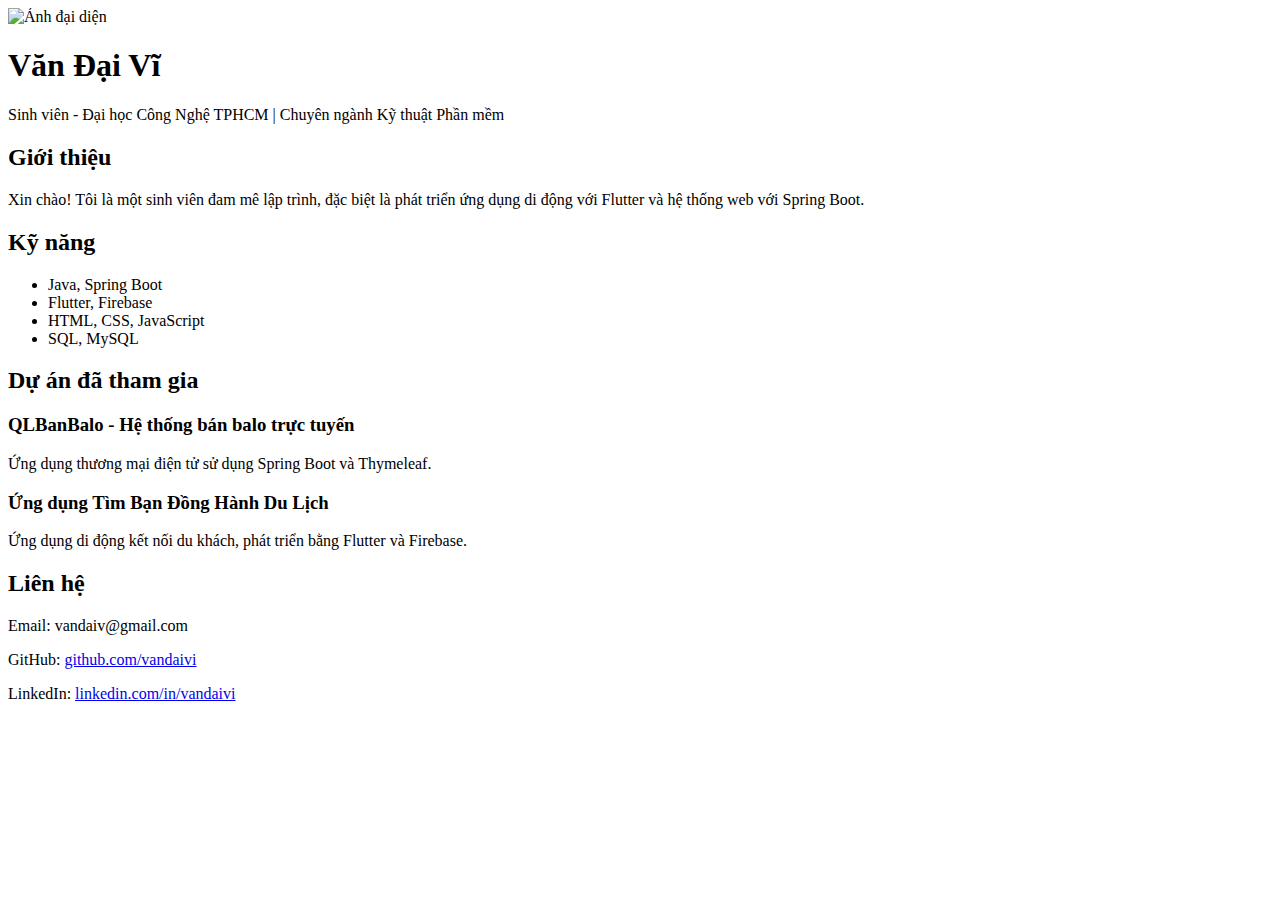
==== index.html @ 7c9eb4b1 "Push lan 1" ====
<!DOCTYPE html>
<html lang="vi">
<head>
    <meta charset="UTF-8">
    <meta name="viewport" content="width=device-width, initial-scale=1.0">
    <title>Văn Đại Vĩ - Trang Cá Nhân</title>
    <link rel="stylesheet" href="style.css">
</head>
<body>
    <div class="container">
        <header>
            <img src="profile.jpg" alt="Ảnh đại diện" class="avatar">
            <h1>Văn Đại Vĩ</h1>
            <p>Sinh viên - Đại học Công Nghệ TPHCM | Chuyên ngành Kỹ thuật Phần mềm</p>
        </header>
        <section class="about">
            <h2>Giới thiệu</h2>
            <p>Xin chào! Tôi là một sinh viên đam mê lập trình, đặc biệt là phát triển ứng dụng di động với Flutter và hệ thống web với Spring Boot.</p>
        </section>
        <section class="skills">
            <h2>Kỹ năng</h2>
            <ul>
                <li>Java, Spring Boot</li>
                <li>Flutter, Firebase</li>
                <li>HTML, CSS, JavaScript</li>
                <li>SQL, MySQL</li>
            </ul>
        </section>
        <section class="projects">
            <h2>Dự án đã tham gia</h2>
            <div class="project">
                <h3>QLBanBalo - Hệ thống bán balo trực tuyến</h3>
                <p>Ứng dụng thương mại điện tử sử dụng Spring Boot và Thymeleaf.</p>
            </div>
            <div class="project">
                <h3>Ứng dụng Tìm Bạn Đồng Hành Du Lịch</h3>
                <p>Ứng dụng di động kết nối du khách, phát triển bằng Flutter và Firebase.</p>
            </div>
        </section>
        <section class="contact">
            <h2>Liên hệ</h2>
            <p>Email: vandaiv@gmail.com</p>
            <p>GitHub: <a href="https://github.com/vandaivi" target="_blank">github.com/vandaivi</a></p>
            <p>LinkedIn: <a href="https://linkedin.com/in/vandaivi" target="_blank">linkedin.com/in/vandaivi</a></p>
        </section>
    </div>
</body>
</html>
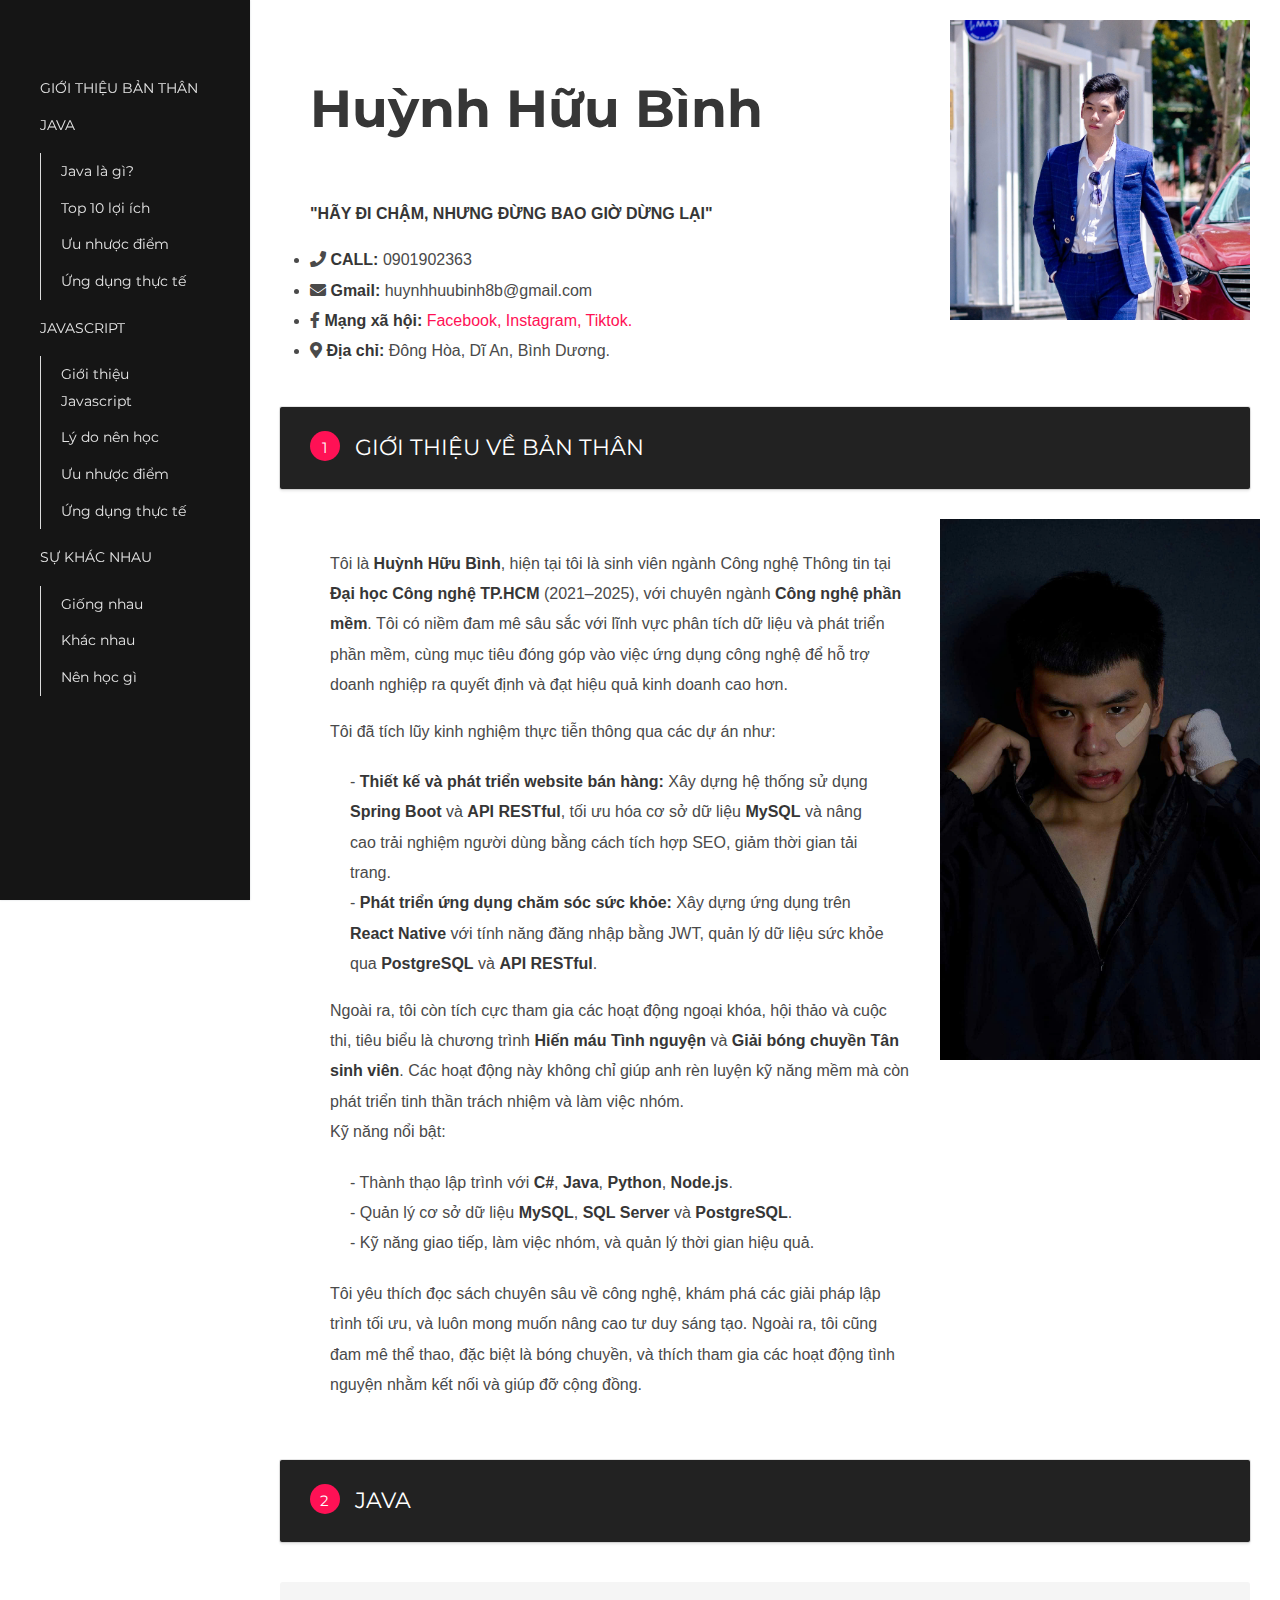
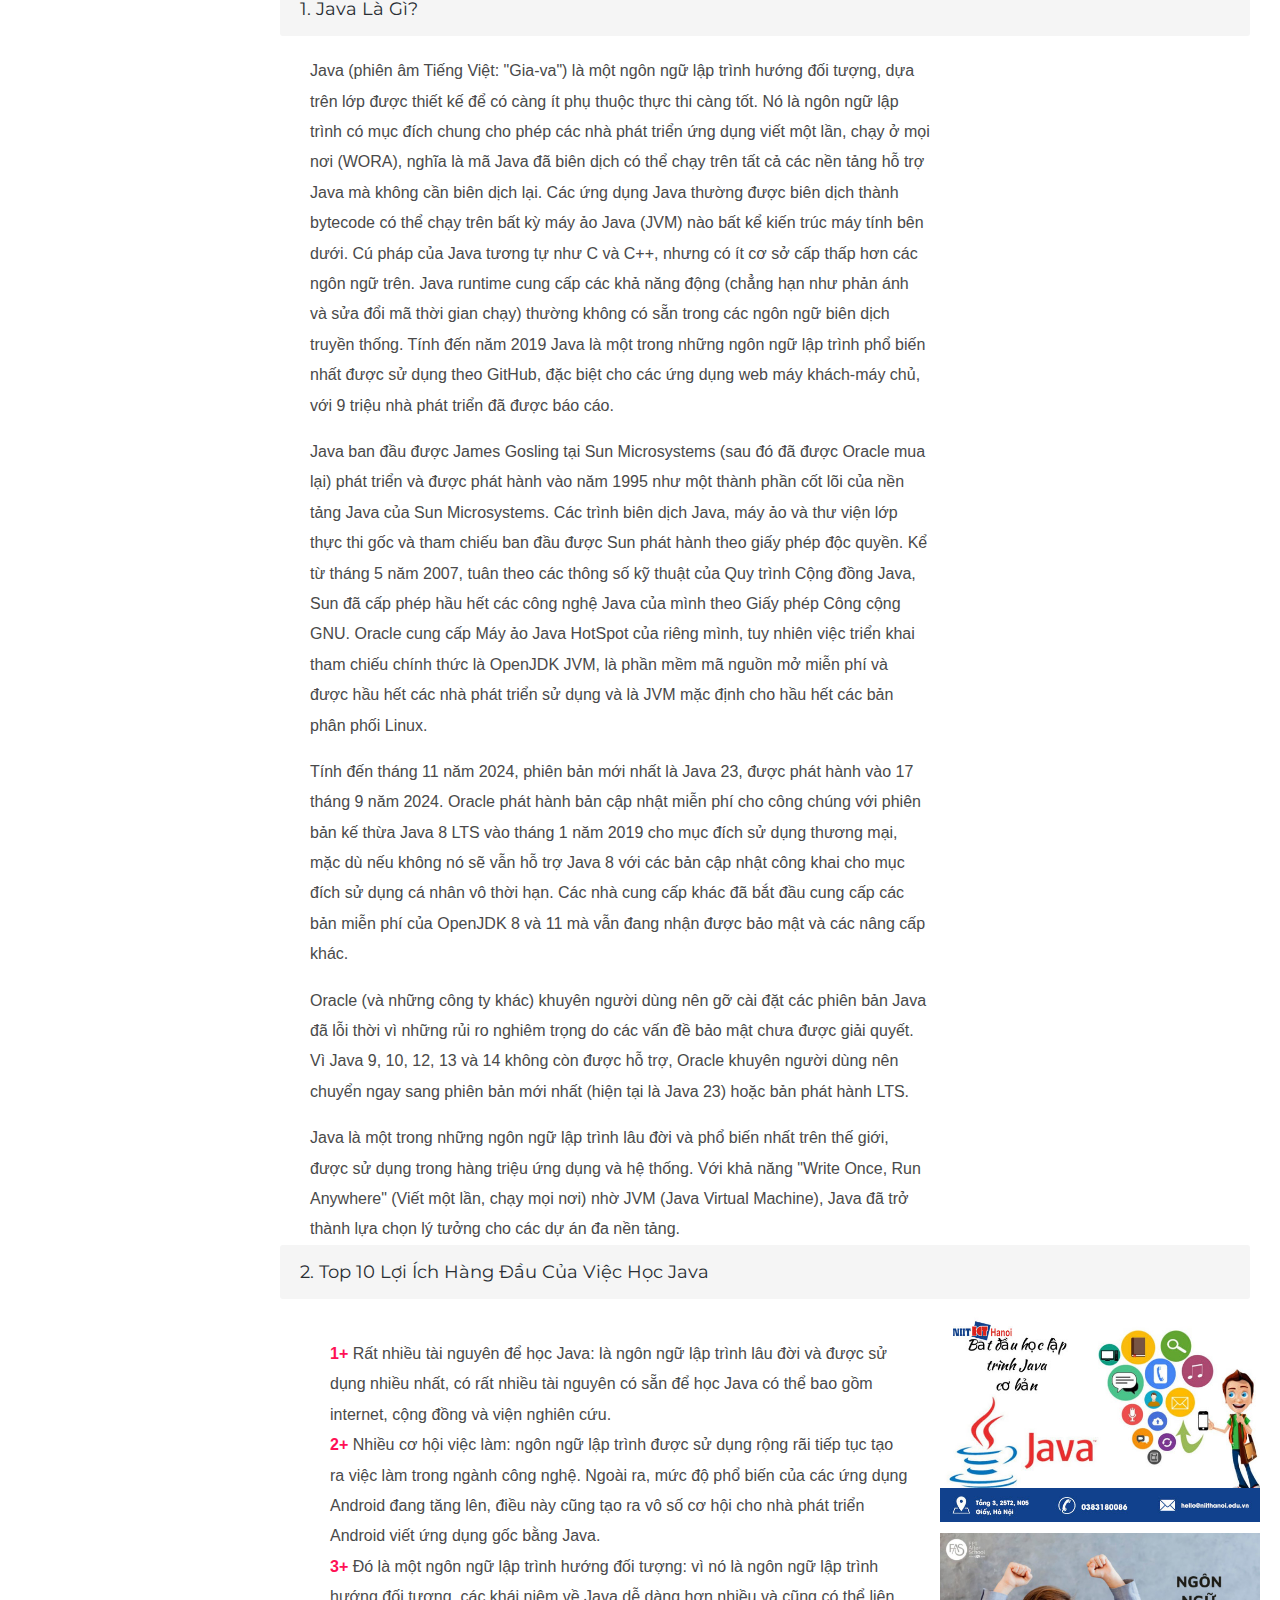
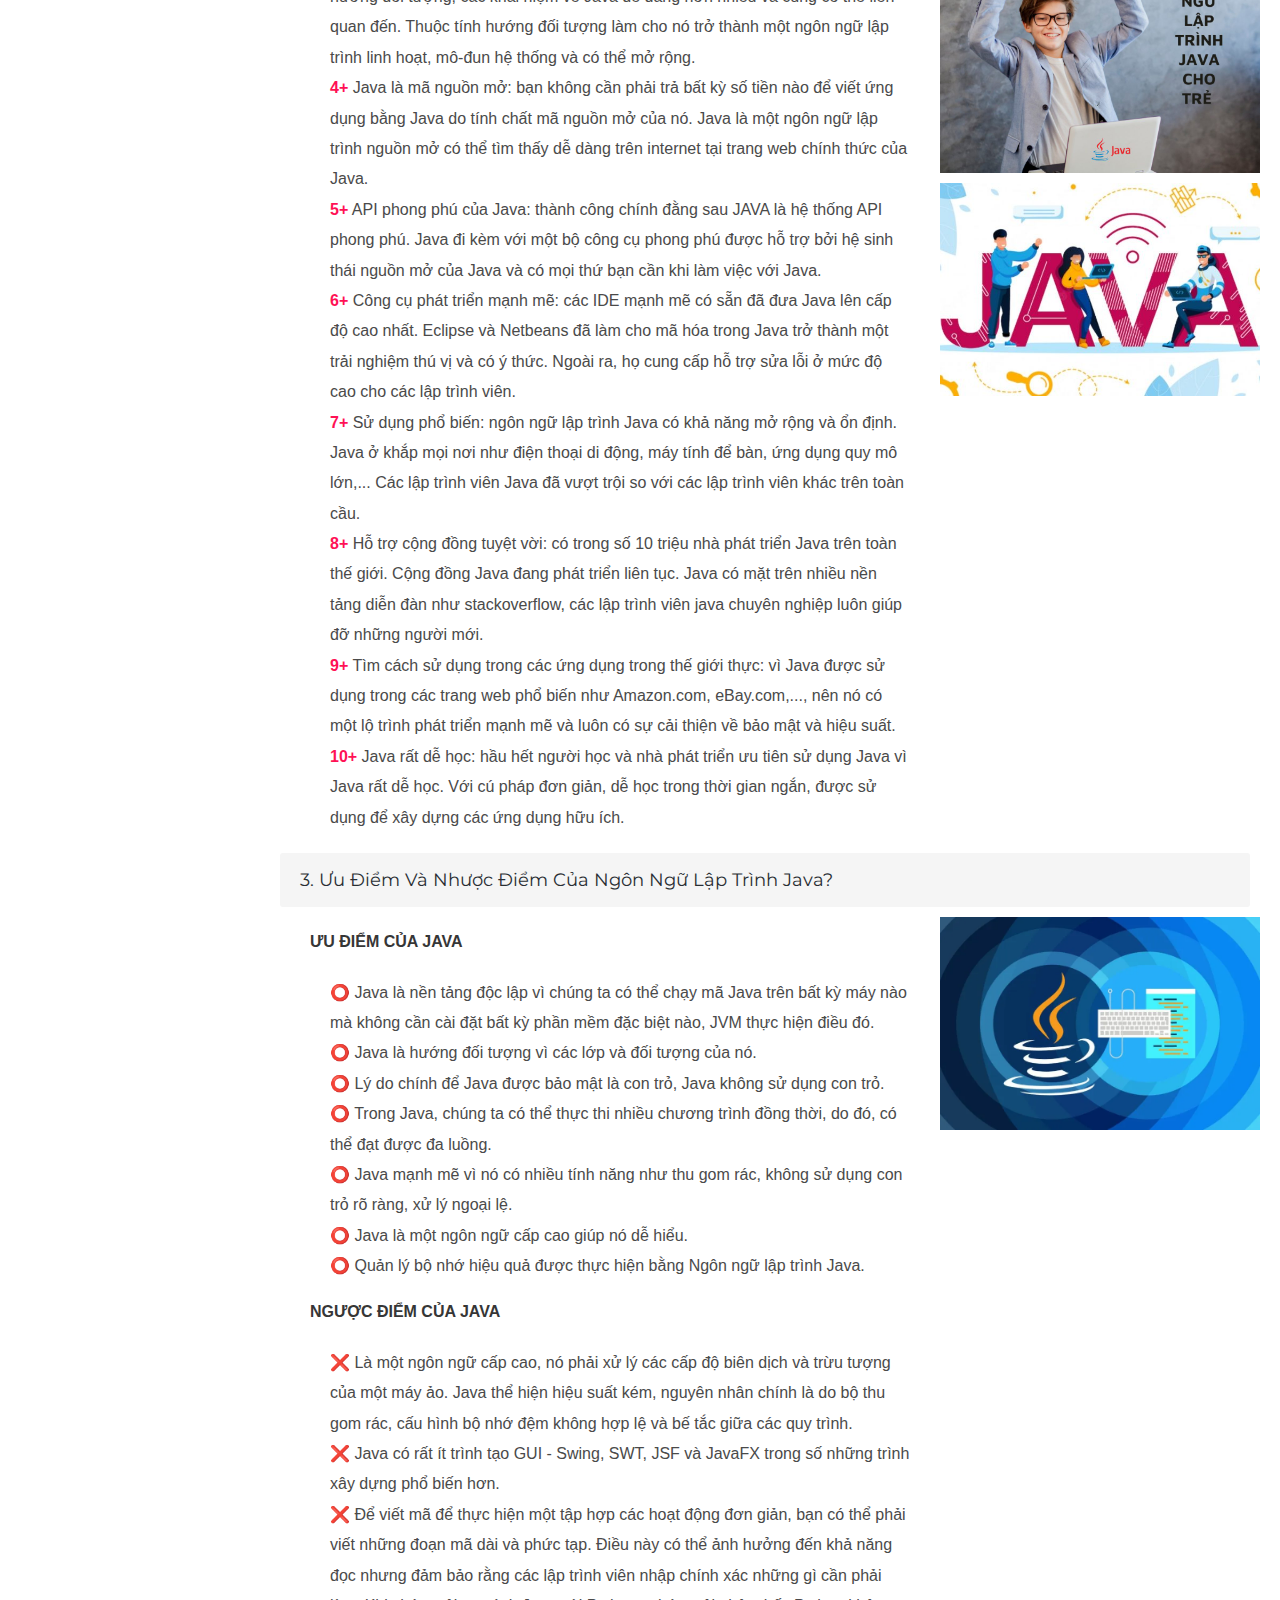
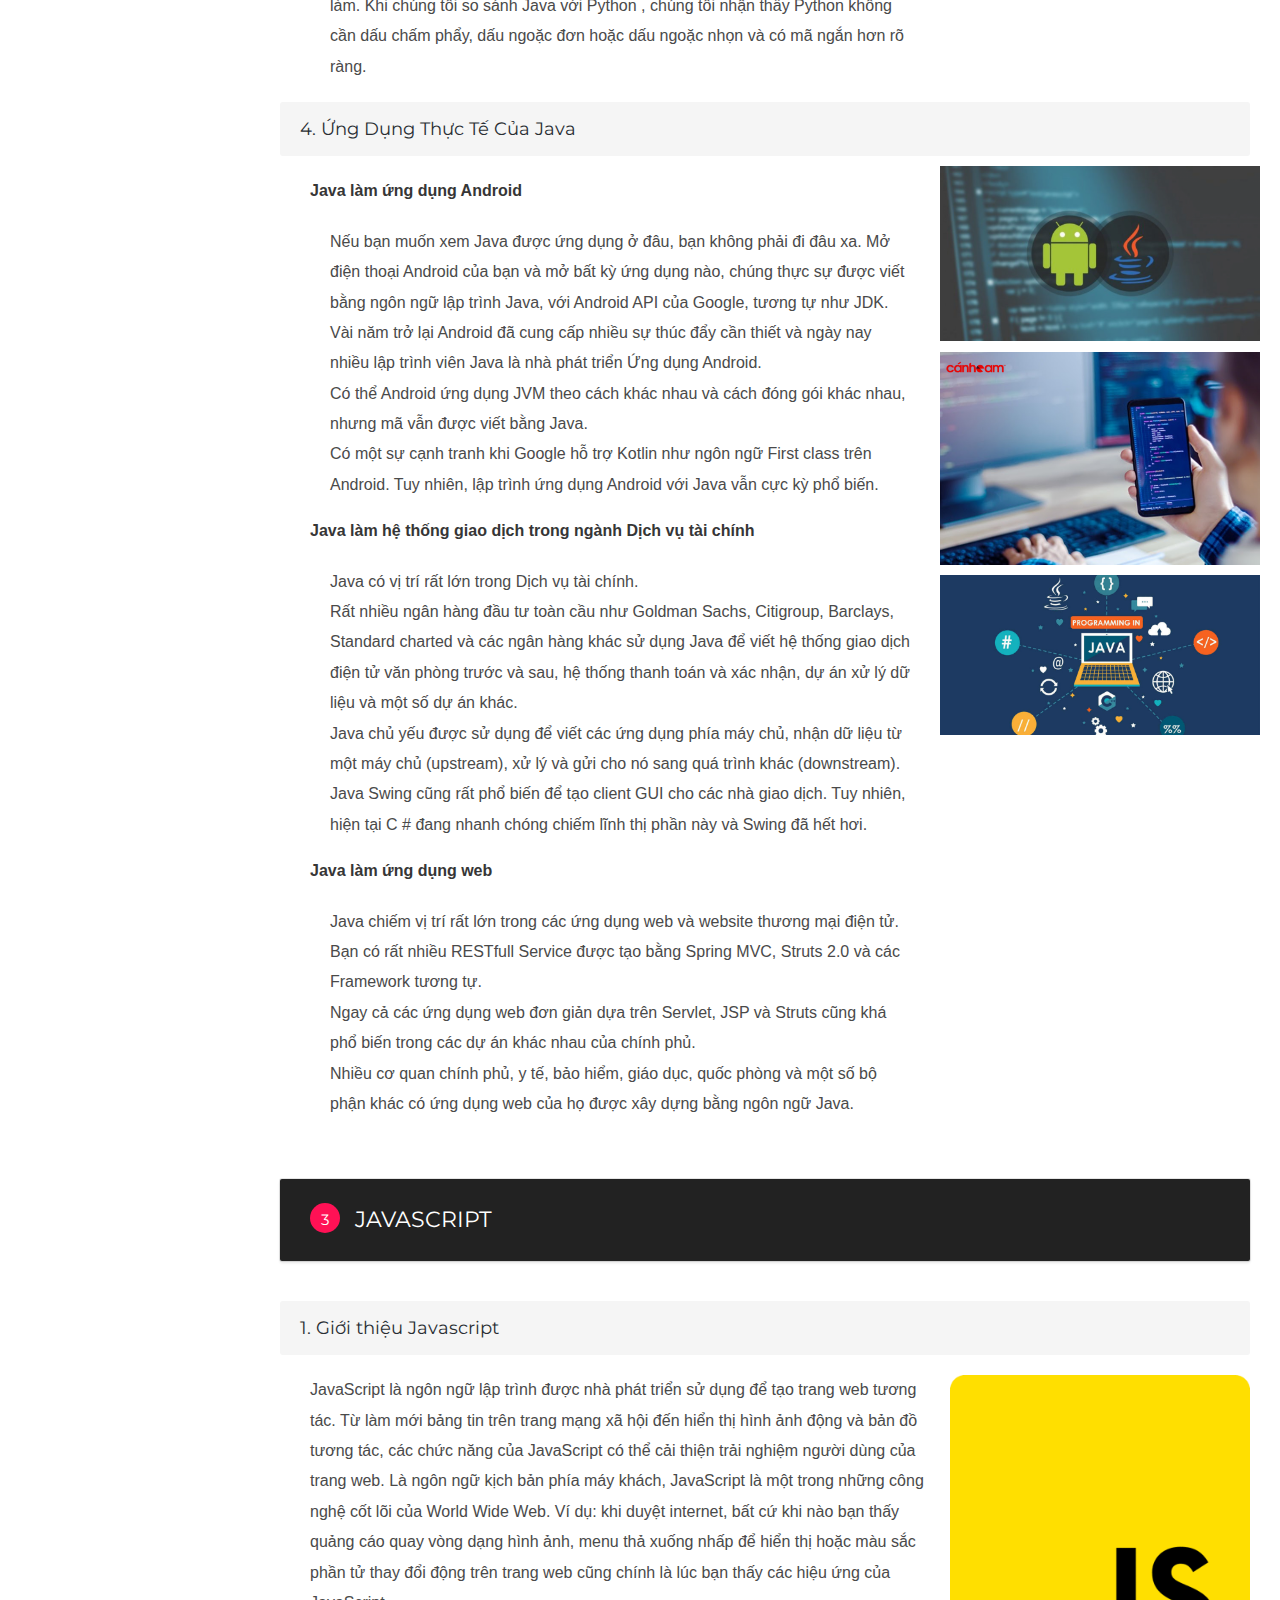
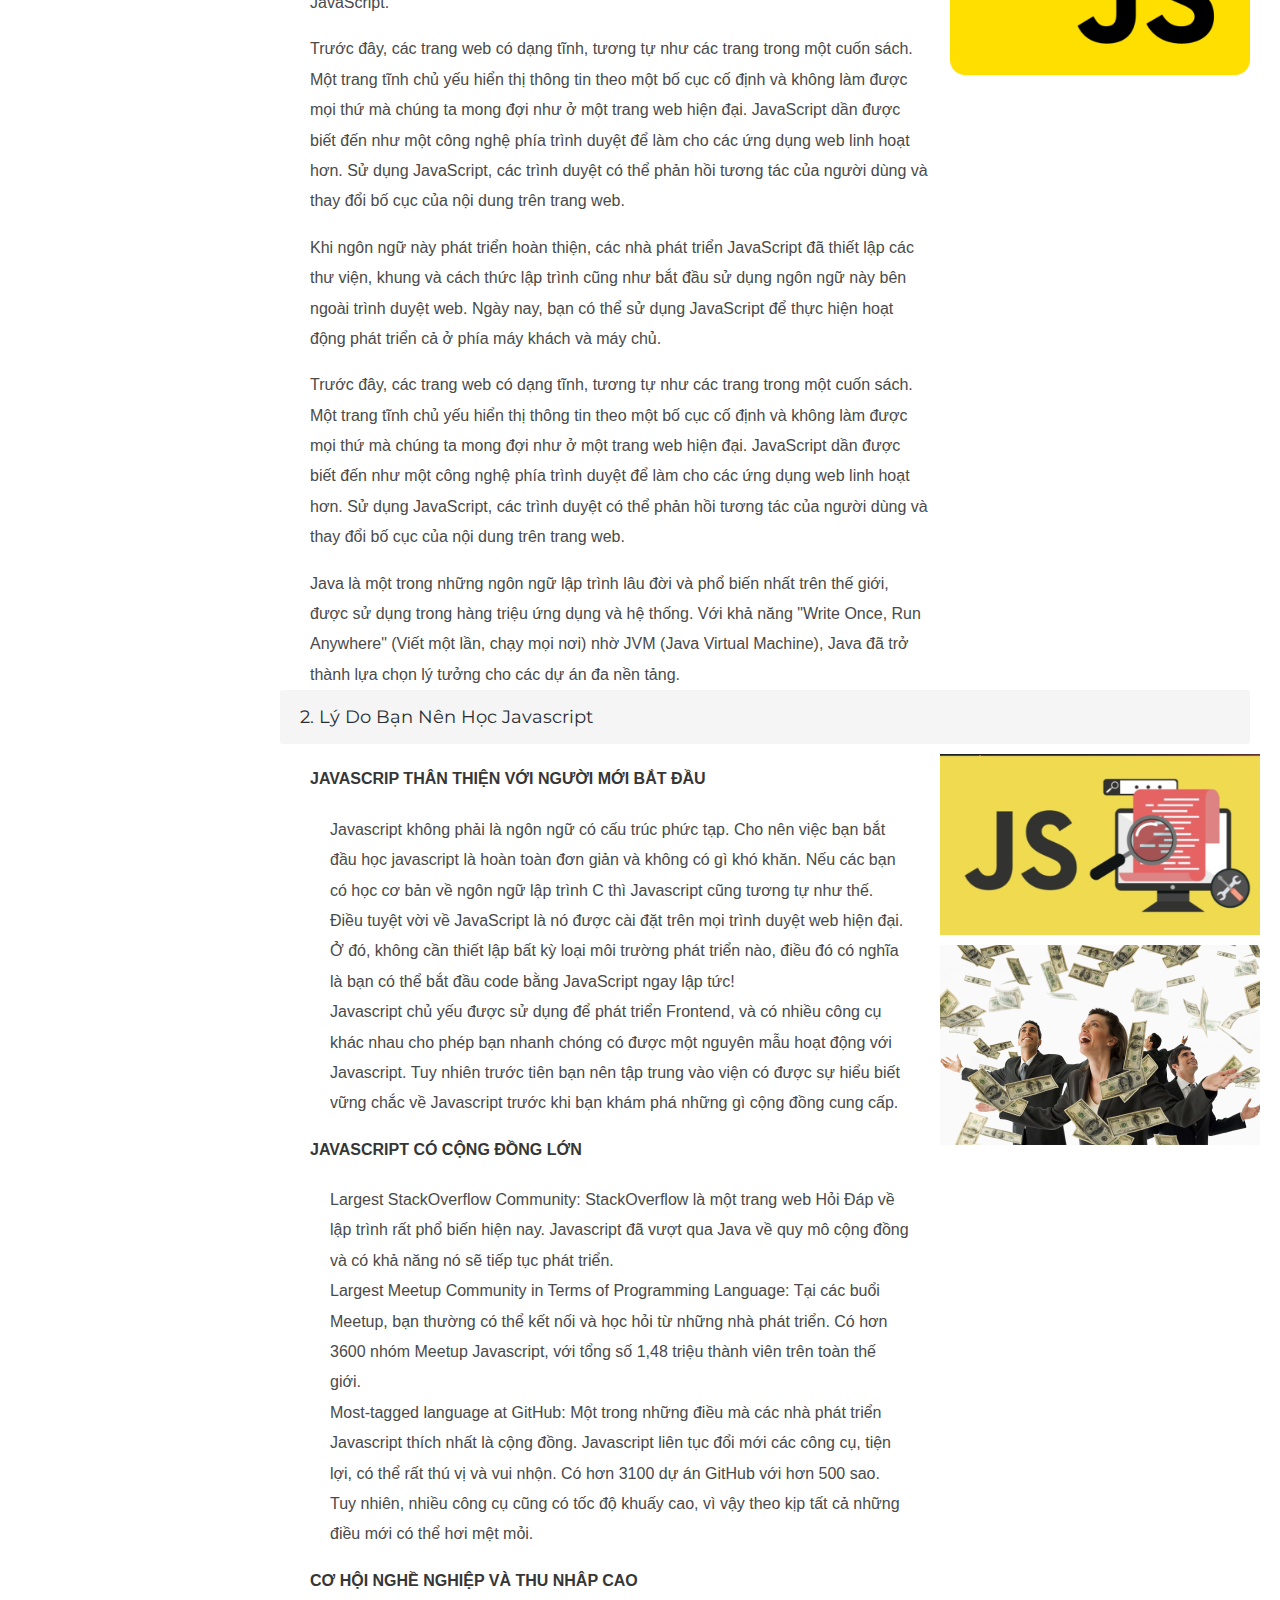
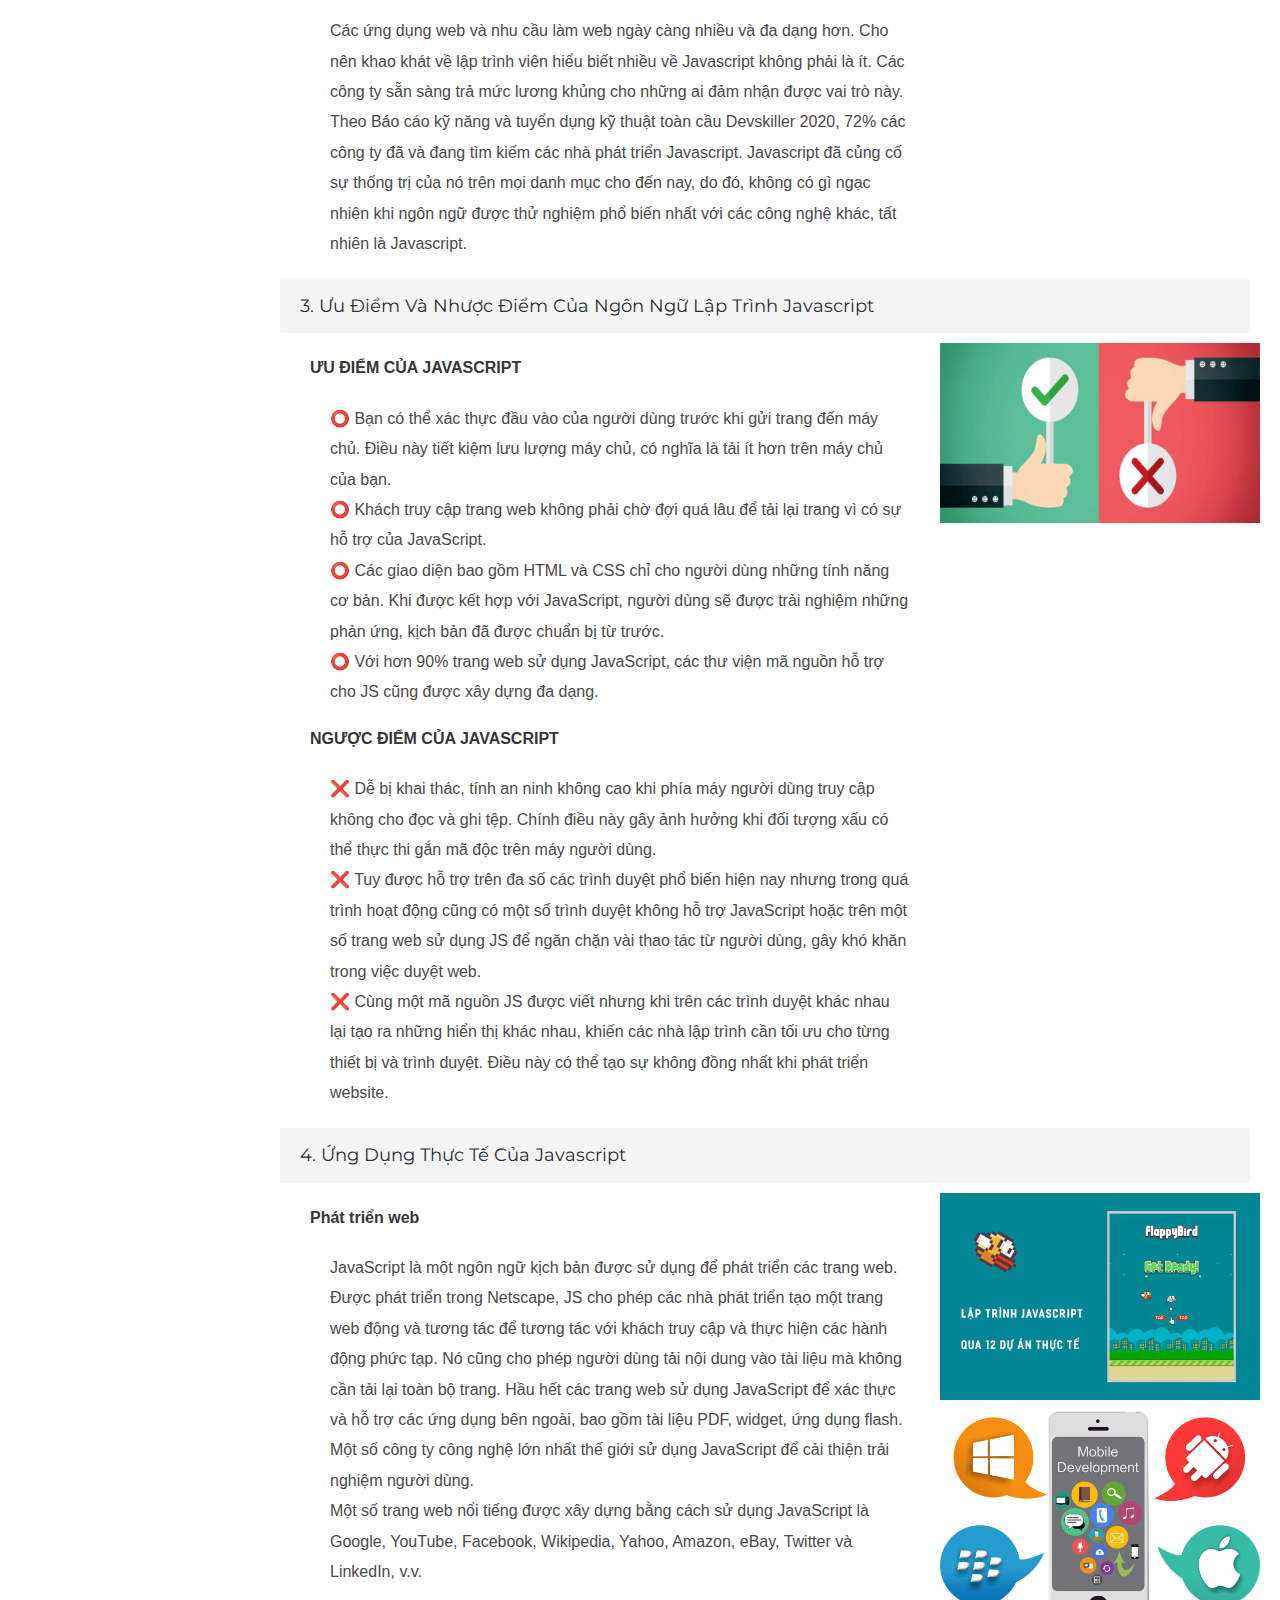
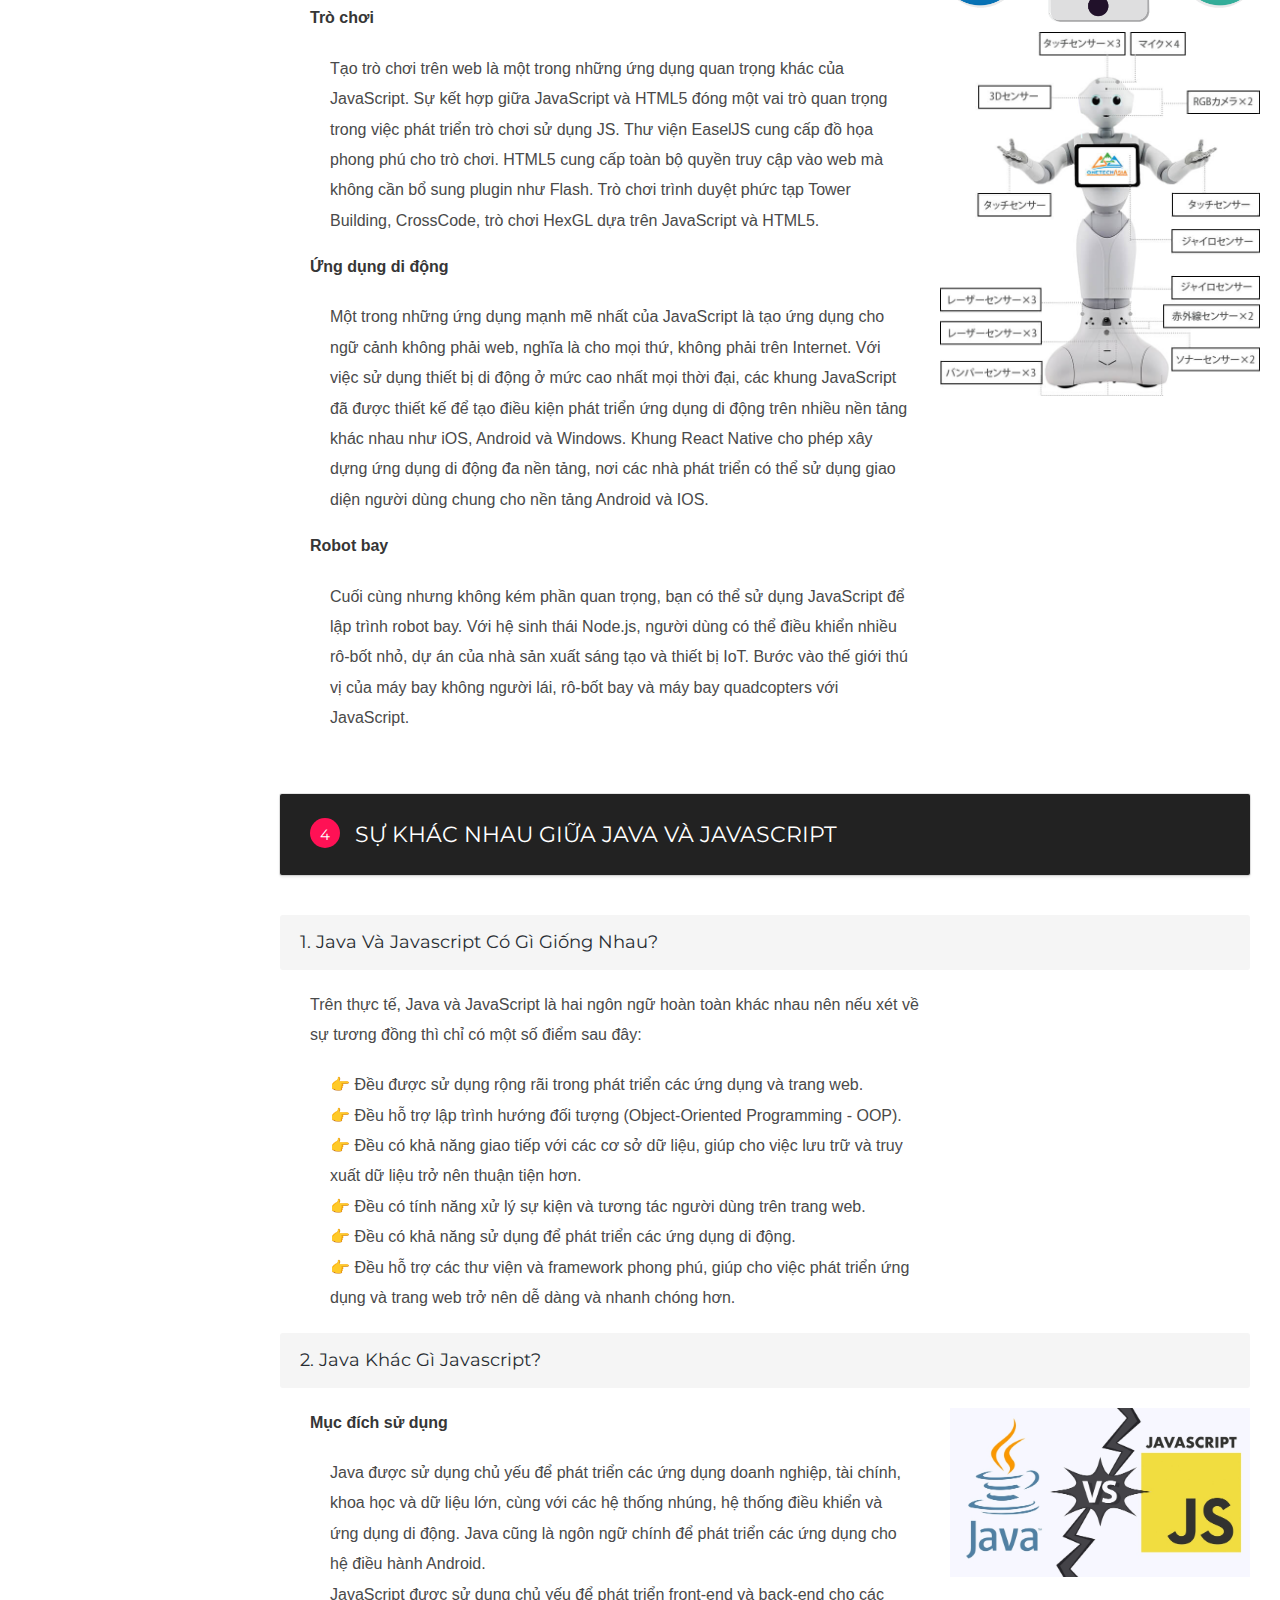
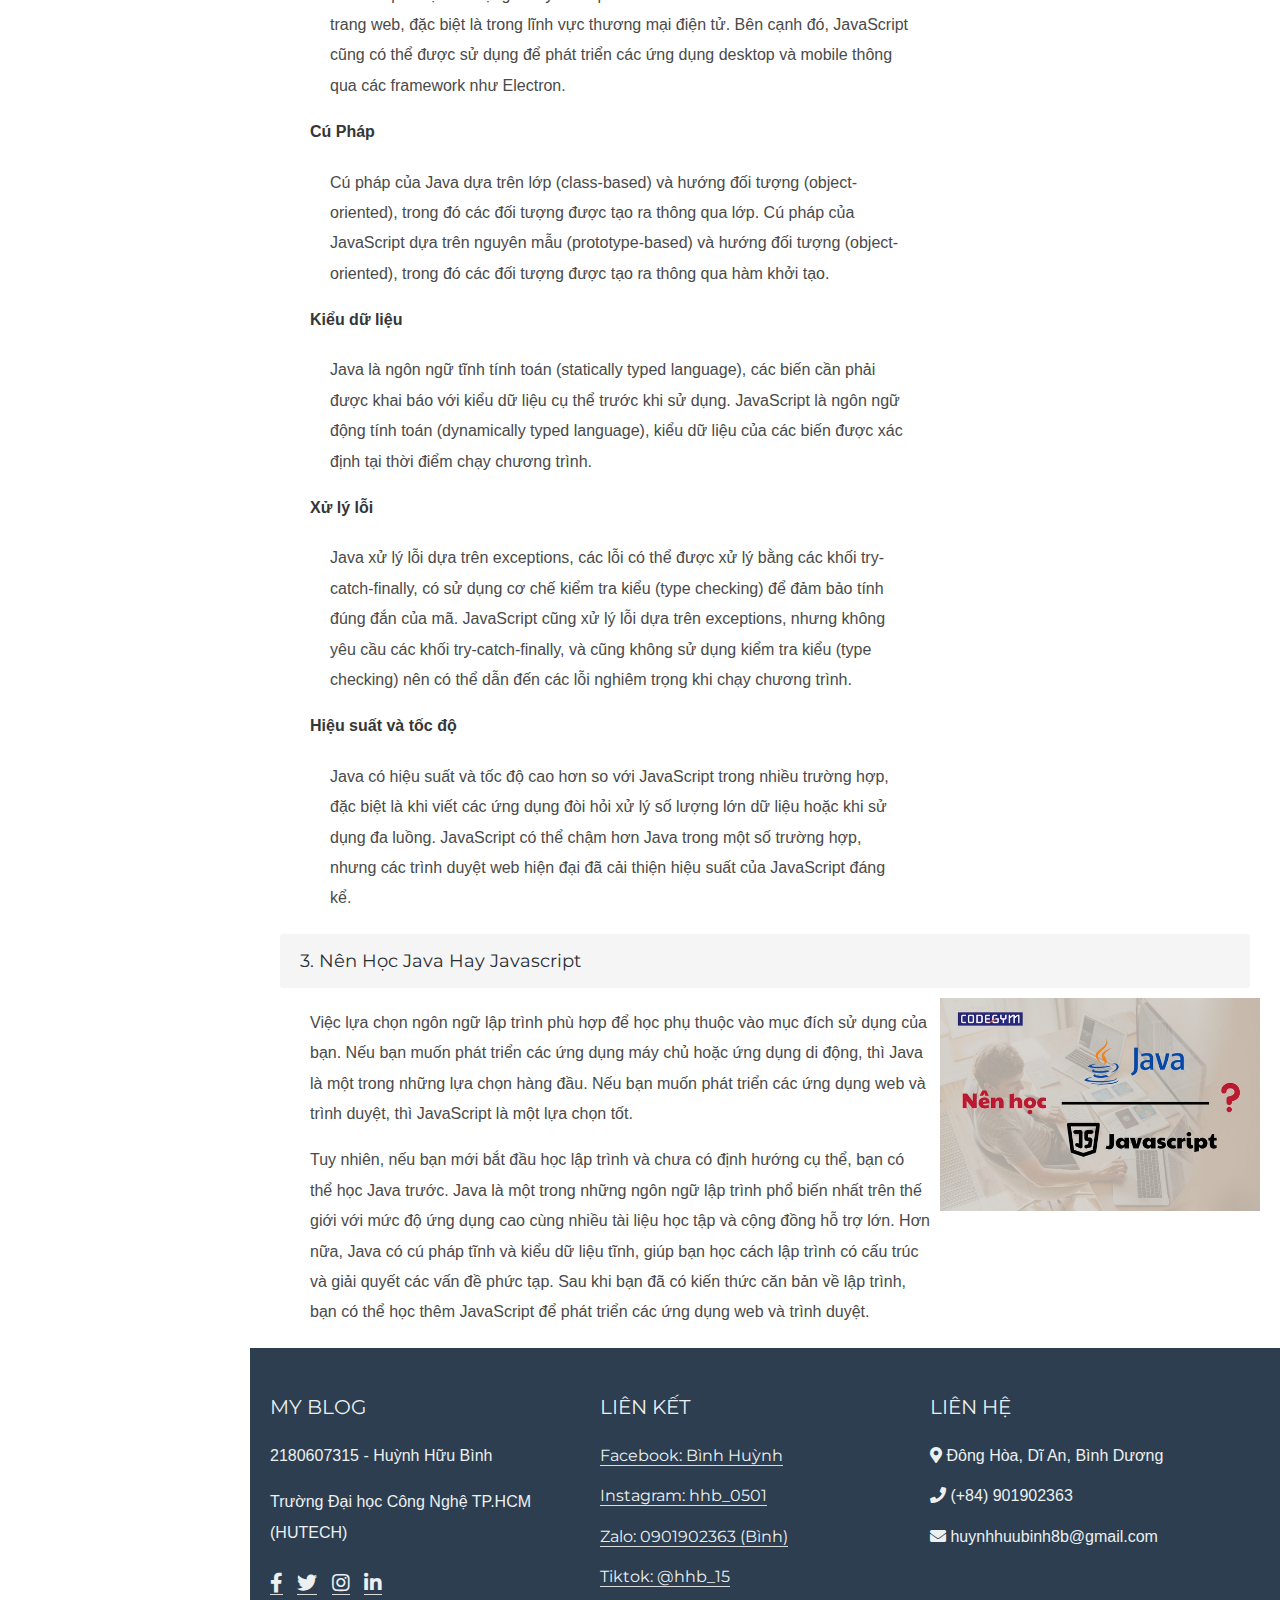
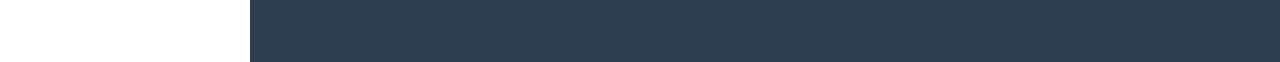
==== commit 49a22876: "Gioithieu" ====
--- a/index.html
+++ b/index.html
@@ -1,48 +1,494 @@
-<!DOCTYPE html>
-<html lang="vi">
-<head>
-    <meta charset="UTF-8">
-    <meta name="viewport" content="width=device-width, initial-scale=1.0">
-    <title>Văn Đại Vĩ - Trang Cá Nhân</title>
-    <link rel="stylesheet" href="style.css">
-</head>
-<body>
-    <div class="container">
-        <header>
-            <img src="profile.jpg" alt="Ảnh đại diện" class="avatar">
-            <h1>Văn Đại Vĩ</h1>
-            <p>Sinh viên - Đại học Công Nghệ TPHCM | Chuyên ngành Kỹ thuật Phần mềm</p>
-        </header>
-        <section class="about">
-            <h2>Giới thiệu</h2>
-            <p>Xin chào! Tôi là một sinh viên đam mê lập trình, đặc biệt là phát triển ứng dụng di động với Flutter và hệ thống web với Spring Boot.</p>
-        </section>
-        <section class="skills">
-            <h2>Kỹ năng</h2>
-            <ul>
-                <li>Java, Spring Boot</li>
-                <li>Flutter, Firebase</li>
-                <li>HTML, CSS, JavaScript</li>
-                <li>SQL, MySQL</li>
-            </ul>
-        </section>
-        <section class="projects">
-            <h2>Dự án đã tham gia</h2>
-            <div class="project">
-                <h3>QLBanBalo - Hệ thống bán balo trực tuyến</h3>
-                <p>Ứng dụng thương mại điện tử sử dụng Spring Boot và Thymeleaf.</p>
+<!doctype html>
+<html lang="en">
+    <head>
+        <meta charset="utf-8">
+        <meta name="viewport" content="width=device-width, initial-scale=1">
+        <meta name="author" content="https://themeforest.net/user/themewaves">
+        <meta name="description" content="We create User Friendly & Easy to Use Themes since 2010.">
+        <meta property="og:description" content="We create User Friendly & Easy to Use Themes since 2010.">
+        <meta property="og:image" content="img/screenshot.jpg">
+        <meta property="og:locale" content="en">
+        <meta property="og:site_name" content="Themewaves Team - Documentation">
+        <meta property="og:title" content="Themewaves Team - Documentation">
+        <meta property="og:type" content="website">
+        <meta property="og:url" content="http://themeforest.net/user/themewaves">
+        <title>ever - Documentation - Themewaves Team</title>
+        <link rel="stylesheet" href="https://fonts.googleapis.com/css?family=Montserrat:400,700">
+        <link rel="stylesheet" href="css/normalize.css">
+        <link rel="stylesheet" href="css/bulma.css">
+        <link rel="stylesheet" href="css/style.css">
+        <link rel="icon" href="img/favicon.png">
+    </head>
+    <body>
+        <div class="main-wrapper doc">
+            <div class="fixed-left-wrapper">
+                <header>
+                    <nav class="navigation">
+                        <section>
+                            
+                        </section>
+                        <section class="main-menu element container">
+                            <ul class="menu-list">
+                                <li><a href="#myself" title="My Self">GIỚI THIỆU BẢN THÂN</a></li>
+                                <li><a href="#java" title="Java">JAVA</a>
+                                    <ul>
+                                        <li><a href="#1" title="javalagi">Java là gì?</a></li>
+                                        <li><a href="#2" title="10loiich">Top 10 lợi ích</a></li>
+                                        <li><a href="#3" title="uunhuocjv">Ưu nhược điểm</a></li>
+                                        <li><a href="#4" title="ungdungjv">Ứng dụng thực tế</a></li>
+                                    </ul>
+                                </li>
+                                <li><a href="#javascript" title="Javascript">JAVASCRIPT</a>
+                                    <ul>
+                                        <li><a href="#5" title="jvslagi">Giới thiệu Javascript</a></li>
+                                        <li><a href="#6" title="lydo">Lý do nên học</a></li>
+                                        <li><a href="#7" title="uunhuocjvs">Ưu nhược điểm</a></li>
+                                        <li><a href="#8" title="ungdungjvs">Ứng dụng thực tế</a></li>
+                                    </ul>
+                                </li>
+                                <li><a href="#difference" title="difference">SỰ KHÁC NHAU</a>
+                                    <ul>
+                                        <li><a href="#9" title="giong">Giống nhau</a></li>
+                                        <li><a href="#10" title="khac">Khác nhau</a></li>
+                                        <li><a href="#11" title="nen">Nên học gì</a></li>
+                                    </ul>
+                                </li>
+                            </ul>
+                        </section>
+                    </nav>
+                </header>
             </div>
-            <div class="project">
-                <h3>Ứng dụng Tìm Bạn Đồng Hành Du Lịch</h3>
-                <p>Ứng dụng di động kết nối du khách, phát triển bằng Flutter và Firebase.</p>
+            <div class="site-wrapper">
+                <main class="wrapper">
+                    <!-- One Page Section Begins -->
+                    <section class="container">
+                        <div class="columns paddingl-30">
+                            <div class="column is-8">
+                                <h1 class="element"><strong>Huỳnh Hữu Bình</strong></h1>
+                                <p><strong>"HÃY ĐI CHẬM, NHƯNG ĐỪNG BAO GIỜ DỪNG LẠI"</strong></p>
+                                    <li><i class="fas fa-phone"></i><strong> CALL:</strong> 0901902363<br>
+                                    <li><i class="fas fa-envelope"></i><strong> Gmail:</strong> huynhhuubinh8b@gmail.com<br>
+                                    <li><i class="fab fa-facebook-f"></i><strong> Mạng xã hội:</strong> <a href="https://www.facebook.com/profile.php?id=100024852074968" title="Bình Huỳnh">Facebook,</a> <a href="https://www.instagram.com/hhb_0501/" title="hhb_0501">Instagram,</a> <a href="https://www.tiktok.com/@hhb_15?lang=vi-VN" title="@hhb_15">Tiktok.</a><br>
+                                    <li><i class="fas fa-map-marker-alt"></i><strong> Địa chỉ:</strong> Đông Hòa, Dĩ An, Bình Dương.</li>
+                            </div>
+                            <div class="column is-4">
+                                <img class="img zoom" src="img/me1.jpg" alt="ever - Professional Portfolio & Agency Theme" title="ever - Professional Portfolio & Agency Theme">
+                            </div>
+                        </div>
+                    </section>
+                    <!-- One Page Section Ends -->
+
+                    <!-- One Page Section Begins -->
+                    <section class="container" id="myself">
+                        <h4 class="element box"><span class="primary">1</span>GIỚI THIỆU VỀ BẢN THÂN</h4>
+                        <div class="columns paddingl-30">
+                            <div class="column is-8">
+                                <ul>
+                                    <p>Tôi là <strong>Huỳnh Hữu Bình</strong>, hiện tại tôi là sinh viên ngành Công nghệ Thông tin tại <strong>Đại học Công nghệ TP.HCM</strong> (2021–2025), với chuyên ngành <strong>Công nghệ phần mềm</strong>. Tôi có niềm đam mê sâu sắc với lĩnh vực phân tích dữ liệu và phát triển phần mềm, cùng mục tiêu đóng góp vào việc ứng dụng công nghệ để hỗ trợ doanh nghiệp ra quyết định và đạt hiệu quả kinh doanh cao hơn.</p>
+                                    <li>Tôi đã tích lũy kinh nghiệm thực tiễn thông qua các dự án như:<br>
+                                    <ul>    
+                                        <li>- <strong>Thiết kế và phát triển website bán hàng:</strong> Xây dựng hệ thống sử dụng <strong>Spring Boot</strong> và <strong>API RESTful</strong>, tối ưu hóa cơ sở dữ liệu <strong>MySQL</strong> và nâng cao trải nghiệm người dùng bằng cách tích hợp SEO, giảm thời gian tải trang.</li>
+                                        <P>- <strong>Phát triển ứng dụng chăm sóc sức khỏe:</strong> Xây dựng ứng dụng trên <strong>React Native</strong> với tính năng đăng nhập bằng JWT, quản lý dữ liệu sức khỏe qua <strong>PostgreSQL</strong> và <strong>API RESTful</strong>.</p>
+                                    </ul>
+                                    <p>Ngoài ra, tôi còn tích cực tham gia các hoạt động ngoại khóa, hội thảo và cuộc thi, tiêu biểu là chương trình <strong>Hiến máu Tình nguyện</strong> và <strong>Giải bóng chuyền Tân sinh viên</strong>. Các hoạt động này không chỉ giúp anh rèn luyện kỹ năng mềm mà còn phát triển tinh thần trách nhiệm và làm việc nhóm.</p>
+                                    <li>Kỹ năng nổi bật:<br>
+                                    <ul>
+                                        <li>- Thành thạo lập trình với <strong>C#</strong>, <strong>Java</strong>, <strong>Python</strong>, <strong>Node.js</strong>.</li>
+                                        <li>- Quản lý cơ sở dữ liệu <strong>MySQL</strong>, <strong>SQL Server</strong> và <strong>PostgreSQL</strong>.</li>
+                                        <p>- Kỹ năng giao tiếp, làm việc nhóm, và quản lý thời gian hiệu quả.</p>
+                                    </ul>
+                                    <li>Tôi yêu thích đọc sách chuyên sâu về công nghệ, khám phá các giải pháp lập trình tối ưu, và luôn mong muốn nâng cao tư duy sáng tạo. Ngoài ra, tôi cũng đam mê thể thao, đặc biệt là bóng chuyền, và thích tham gia các hoạt động tình nguyện nhằm kết nối và giúp đỡ cộng đồng.</li>
+                                </ul>
+                            </div>
+                            <div class="image-container">
+                                <img src="img/me2.jpg" alt="Mô tả hình ảnh">
+                              </div>
+                              
+                        </div>
+                    </section>
+                    <!-- One Page Section Ends -->
+
+                    <!-- One Page Section Begins -->
+                    <section class="container" id="java">
+                        <h4 class="element box"><span class="primary">2</span>JAVA</h4>
+                        <section class="container" id="1">
+                            <h5 class="notification">1. Java Là Gì?</h5>
+                            <div class="columns paddingl-30">
+                                <div class="column is-8">
+                                    <p>Java (phiên âm Tiếng Việt: "Gia-va") là một ngôn ngữ lập trình hướng đối tượng, dựa trên lớp được thiết kế để có càng ít phụ thuộc thực thi 
+                                        càng tốt. Nó là ngôn ngữ lập trình có mục đích chung cho phép các nhà phát triển ứng dụng viết một lần, chạy ở mọi nơi (WORA), nghĩa là mã 
+                                        Java đã biên dịch có thể chạy trên tất cả các nền tảng hỗ trợ Java mà không cần biên dịch lại. Các ứng dụng Java thường được biên dịch thành
+                                        bytecode có thể chạy trên bất kỳ máy ảo Java (JVM) nào bất kể kiến trúc máy tính bên dưới. Cú pháp của Java tương tự như C và C++, nhưng có 
+                                        ít cơ sở cấp thấp hơn các ngôn ngữ trên. Java runtime cung cấp các khả năng động (chẳng hạn như phản ánh và sửa đổi mã thời gian chạy) thường 
+                                        không có sẵn trong các ngôn ngữ biên dịch truyền thống. Tính đến năm 2019 Java là một trong những ngôn ngữ lập trình phổ biến nhất được sử 
+                                        dụng theo GitHub, đặc biệt cho các ứng dụng web máy khách-máy chủ, với 9 triệu nhà phát triển đã được báo cáo.</p>
+                                        <p>Java ban đầu được James Gosling tại Sun Microsystems (sau đó đã được Oracle mua lại) phát triển và được phát hành vào năm 1995 như một thành 
+                                        phần cốt lõi của nền tảng Java của Sun Microsystems. Các trình biên dịch Java, máy ảo và thư viện lớp thực thi gốc và tham chiếu ban đầu được 
+                                        Sun phát hành theo giấy phép độc quyền. Kể từ tháng 5 năm 2007, tuân theo các thông số kỹ thuật của Quy trình Cộng đồng Java, Sun đã cấp 
+                                        phép hầu hết các công nghệ Java của mình theo Giấy phép Công cộng GNU. Oracle cung cấp Máy ảo Java HotSpot của riêng mình, tuy nhiên việc 
+                                        triển khai tham chiếu chính thức là OpenJDK JVM, là phần mềm mã nguồn mở miễn phí và được hầu hết các nhà phát triển sử dụng và là JVM mặc 
+                                        định cho hầu hết các bản phân phối Linux.</p>
+                                        <p>Tính đến tháng 11 năm 2024, phiên bản mới nhất là Java 23, được phát hành vào 17 tháng 9 năm 2024. Oracle phát hành bản cập nhật miễn phí 
+                                        cho công chúng với phiên bản kế thừa Java 8 LTS vào tháng 1 năm 2019 cho mục đích sử dụng thương mại, mặc dù nếu không nó sẽ vẫn hỗ trợ 
+                                        Java 8 với các bản cập nhật công khai cho mục đích sử dụng cá nhân vô thời hạn. Các nhà cung cấp khác đã bắt đầu cung cấp các bản miễn 
+                                        phí của OpenJDK 8 và 11 mà vẫn đang nhận được bảo mật và các nâng cấp khác.</p>
+                                        <p>Oracle (và những công ty khác) khuyên người dùng nên gỡ cài đặt các phiên bản Java đã lỗi thời vì những rủi ro nghiêm trọng do các vấn 
+                                        đề bảo mật chưa được giải quyết. Vì Java 9, 10, 12, 13 và 14 không còn được hỗ trợ, Oracle khuyên người dùng nên chuyển ngay sang phiên 
+                                        bản mới nhất (hiện tại là Java 23) hoặc bản phát hành LTS.</p>
+                                    <p>Java là một trong những ngôn ngữ lập trình lâu đời và phổ biến nhất trên thế giới, được sử dụng trong hàng triệu ứng dụng và hệ thống. Với khả năng "Write Once, Run Anywhere" (Viết một lần, chạy mọi nơi) nhờ JVM (Java Virtual Machine), Java đã trở thành lựa chọn lý tưởng cho các dự án đa nền tảng.</p>
+                                </div>
+                                <div class="column is-4">
+                                    <div class="iframe-responsive">
+                                        <iframe src="https://www.youtube.com/embed/RRubcjpTkks"></iframe>
+                                    </div>
+                                </div>
+                                
+                                <div class="column is-4">
+                                </div>
+                            </div>
+                        </section>
+                        <section class="container" id="2">
+                            <h5 class="notification">2. Top 10 Lợi Ích Hàng Đầu Của Việc Học Java</h5>
+                            <div class="columns paddingl-30">
+                                <div class="column is-8">
+                                    <ul>
+                                        <li><strong class="primary">1+</strong> Rất nhiều tài nguyên để học Java: là ngôn ngữ lập trình lâu đời và được sử dụng nhiều nhất, có rất nhiều tài nguyên có sẵn để học Java có thể bao gồm internet, cộng đồng và viện nghiên cứu.</li>
+                                        <li><strong class="primary">2+</strong> Nhiều cơ hội việc làm: ngôn ngữ lập trình được sử dụng rộng rãi tiếp tục tạo ra việc làm trong ngành công nghệ. Ngoài ra, mức độ phổ biến của các ứng dụng Android đang tăng lên, điều này cũng tạo ra vô số cơ hội cho nhà phát triển Android viết ứng dụng gốc bằng Java.</li>
+                                        <li><strong class="primary">3+</strong> Đó là một ngôn ngữ lập trình hướng đối tượng: vì nó là ngôn ngữ lập trình hướng đối tượng, các khái niệm về Java dễ dàng hơn nhiều và cũng có thể liên quan đến. Thuộc tính hướng đối tượng làm cho nó trở thành một ngôn ngữ lập trình linh hoạt, mô-đun hệ thống và có thể mở rộng.</li>
+                                        <li><strong class="primary">4+</strong> Java là mã nguồn mở: bạn không cần phải trả bất kỳ số tiền nào để viết ứng dụng bằng Java do tính chất mã nguồn mở của nó. Java là một ngôn ngữ lập trình nguồn mở có thể tìm thấy dễ dàng trên internet tại trang web chính thức của Java.</li>
+                                        <li><strong class="primary">5+</strong> API phong phú của Java: thành công chính đằng sau JAVA là hệ thống API phong phú. Java đi kèm với một bộ công cụ phong phú được hỗ trợ bởi hệ sinh thái nguồn mở của Java và có mọi thứ bạn cần khi làm việc với Java.</li>
+                                        <li><strong class="primary">6+</strong> Công cụ phát triển mạnh mẽ: các IDE mạnh mẽ có sẵn đã đưa Java lên cấp độ cao nhất. Eclipse và Netbeans đã làm cho mã hóa trong Java trở thành một trải nghiệm thú vị và có ý thức. Ngoài ra, họ cung cấp hỗ trợ sửa lỗi ở mức độ cao cho các lập trình viên.</li>
+                                        <li><strong class="primary">7+</strong> Sử dụng phổ biến: ngôn ngữ lập trình Java có khả năng mở rộng và ổn định. Java ở khắp mọi nơi như điện thoại di động, máy tính để bàn, ứng dụng quy mô lớn,... Các lập trình viên Java đã vượt trội so với các lập trình viên khác trên toàn cầu.</li>
+                                        <li><strong class="primary">8+</strong> Hỗ trợ cộng đồng tuyệt vời: có trong số 10 triệu nhà phát triển Java trên toàn thế giới. Cộng đồng Java đang phát triển liên tục. Java có mặt trên nhiều nền tảng diễn đàn như stackoverflow, các lập trình viên java chuyên nghiệp luôn giúp đỡ những người mới.</li>
+                                        <li><strong class="primary">9+</strong> Tìm cách sử dụng trong các ứng dụng trong thế giới thực: vì Java được sử dụng trong các trang web phổ biến như Amazon.com, eBay.com,..., nên nó có một lộ trình phát triển mạnh mẽ và luôn có sự cải thiện về bảo mật và hiệu suất.</li>
+                                        <li><strong class="primary">10+</strong> Java rất dễ học: hầu hết người học và nhà phát triển ưu tiên sử dụng Java vì Java rất dễ học. Với cú pháp đơn giản, dễ học trong thời gian ngắn, được sử dụng để xây dựng các ứng dụng hữu ích.</li>
+                                    </ul>
+                                </div>
+                                <div class="image-column">
+                                    <img src="img/loiichhocjava.jpg" alt="Hình 1">
+                                    <img src="img/loiichhocjv2.jpg" alt="Hình 2">
+                                    <img src="img/loiichjv3.jpg" alt="Hình 3">
+                                  </div>                                           
+                            </div>
+                        </section>
+                        <section class="container" id="3">
+                            <h5 class="notification">3. Ưu Điểm Và Nhược Điểm Của Ngôn Ngữ Lập Trình Java?</h5>
+                            <div class="columns paddingl-30">
+                                <div class="column is-8">
+                                    <p><strong>ƯU ĐIỂM CỦA JAVA</strong></p>
+                                    <ul>
+                                        <li>⭕️ Java là nền tảng độc lập vì chúng ta có thể chạy mã Java trên bất kỳ máy nào mà không cần cài đặt bất kỳ phần mềm đặc biệt nào, JVM thực hiện điều đó.</li>
+                                        <li>⭕️ Java là hướng đối tượng vì các lớp và đối tượng của nó.</li>
+                                        <li>⭕️ Lý do chính để Java được bảo mật là con trỏ, Java không sử dụng con trỏ.</li>
+                                        <li>⭕️ Trong Java, chúng ta có thể thực thi nhiều chương trình đồng thời, do đó, có thể đạt được đa luồng.</li>
+                                        <li>⭕️ Java mạnh mẽ vì nó có nhiều tính năng như thu gom rác, không sử dụng con trỏ rõ ràng, xử lý ngoại lệ.</li>
+                                        <li>⭕️ Java là một ngôn ngữ cấp cao giúp nó dễ hiểu.</li>
+                                        <li>⭕️ Quản lý bộ nhớ hiệu quả được thực hiện bằng Ngôn ngữ lập trình Java.</li>
+                                    </ul>
+                                    <p><strong>NGƯỢC ĐIỂM CỦA JAVA</strong></p>
+                                    <ul>
+                                        <li>❌ Là một ngôn ngữ cấp cao, nó phải xử lý các cấp độ biên dịch và trừu tượng của một máy ảo. Java thể hiện hiệu suất kém, nguyên nhân chính là do bộ thu gom rác, cấu hình bộ nhớ đệm không hợp lệ và bế tắc giữa các quy trình.</li>
+                                        <li>❌ Java có rất ít trình tạo GUI - Swing, SWT, JSF và JavaFX trong số những trình xây dựng phổ biến hơn.</li>
+                                        <li>❌ Để viết mã để thực hiện một tập hợp các hoạt động đơn giản, bạn có thể phải viết những đoạn mã dài và phức tạp. Điều này có thể ảnh hưởng đến khả năng đọc nhưng đảm bảo rằng các lập trình viên nhập chính xác những gì cần phải làm. Khi chúng tôi so sánh Java với Python , chúng tôi nhận thấy Python không cần dấu chấm phẩy, dấu ngoặc đơn hoặc dấu ngoặc nhọn và có mã ngắn hơn rõ ràng.</li>
+                                    </ul>
+                                </div>
+                                <div class="image-column">
+                                    <img src="img/uunhuocjv.webp" alt="Hình 1">
+                                  </div>                                            
+                            </div>
+                        </section>
+                        <section class="container" id="4">
+                            <h5 class="notification">4. Ứng Dụng Thực Tế Của Java</h5>
+                            <div class="columns paddingl-30">
+                                <div class="column is-8">
+                                    <p><strong>Java làm ứng dụng Android</strong></p>
+                                    <ul>
+                                        <li>Nếu bạn muốn xem Java được ứng dụng ở đâu, bạn không phải đi đâu xa. Mở điện thoại Android của bạn và mở bất kỳ ứng dụng nào, chúng thực sự được viết bằng ngôn ngữ lập trình Java, với Android API của Google, tương tự như JDK.</li>
+                                        <li>Vài năm trở lại Android đã cung cấp nhiều sự thúc đẩy cần thiết và ngày nay nhiều lập trình viên Java là nhà phát triển Ứng dụng Android.</li>
+                                        <li>Có thể Android ứng dụng JVM theo cách khác nhau và cách đóng gói khác nhau, nhưng mã vẫn được viết bằng Java.</li>
+                                        <li>Có một sự cạnh tranh khi Google hỗ trợ Kotlin như ngôn ngữ First class trên Android. Tuy nhiên, lập trình ứng dụng Android với Java vẫn cực kỳ phổ biến.</li>
+                                    </ul>
+                                    <p><strong>Java làm hệ thống giao dịch trong ngành Dịch vụ tài chính</strong></p>
+                                    <ul>
+                                        <li>Java có vị trí rất lớn trong Dịch vụ tài chính.</li>
+                                        <li>Rất nhiều ngân hàng đầu tư toàn cầu như Goldman Sachs, Citigroup, Barclays, Standard charted và các ngân hàng khác sử dụng Java để viết hệ thống giao dịch điện tử văn phòng trước và sau, hệ thống thanh toán và xác nhận, dự án xử lý dữ liệu và một số dự án khác.</li>
+                                        <li>Java chủ yếu được sử dụng để viết các ứng dụng phía máy chủ, nhận dữ liệu từ một máy chủ (upstream), xử lý và gửi cho nó sang quá trình khác (downstream).</li>
+                                        <li>Java Swing cũng rất phổ biến để tạo client GUI cho các nhà giao dịch. Tuy nhiên, hiện tại C # đang nhanh chóng chiếm lĩnh thị phần này và Swing đã hết hơi.</li>
+                                    </ul>
+                                    <p><strong>Java làm ứng dụng web</strong></p>
+                                    <ul>
+                                        <li>Java chiếm vị trí rất lớn trong các ứng dụng web và website thương mại điện tử.</li>
+                                        <li>Bạn có rất nhiều RESTfull Service được tạo bằng Spring MVC, Struts 2.0 và các Framework tương tự.</li>
+                                        <li>Ngay cả các ứng dụng web đơn giản dựa trên Servlet, JSP và Struts cũng khá phổ biến trong các dự án khác nhau của chính phủ.</li>
+                                        <li>Nhiều cơ quan chính phủ, y tế, bảo hiểm, giáo dục, quốc phòng và một số bộ phận khác có ứng dụng web của họ được xây dựng bằng ngôn ngữ Java.</li>
+                                    </ul>
+                                </div>
+                                <div class="image-column">
+                                    <img src="img/ungdungjv1.png" alt="Hình 1">
+                                    <img src="img/ungdungjv2.png" alt="Hình 2">
+                                    <img src="img/ungdungjv3.png" alt="Hình 3">
+                                  </div> 
+                            </div>
+                        </section>
+                    </section>
+                    <!-- One Page Section Ends -->
+
+                    <!-- One Page Section Begins -->
+                    <section class="container" id="javascript">
+                        <h4 class="element box"><span class="primary">3</span>JAVASCRIPT</h4>
+                        <section class="container" id="5">
+                            <h5 class="notification">1. Giới thiệu Javascript</h5>
+                            <div class="columns paddingl-30">
+                                <div class="column is-8">
+                                    <p>JavaScript là ngôn ngữ lập trình được nhà phát triển sử dụng để tạo trang web tương tác. Từ làm mới bảng tin trên trang mạng xã hội 
+                                        đến hiển thị hình ảnh động và bản đồ tương tác, các chức năng của JavaScript có thể cải thiện trải nghiệm người dùng của trang web. 
+                                        Là ngôn ngữ kịch bản phía máy khách, JavaScript là một trong những công nghệ cốt lõi của World Wide Web. Ví dụ: khi duyệt internet, 
+                                        bất cứ khi nào bạn thấy quảng cáo quay vòng dạng hình ảnh, menu thả xuống nhấp để hiển thị hoặc màu sắc phần tử thay đổi động trên 
+                                        trang web cũng chính là lúc bạn thấy các hiệu ứng của JavaScript.</p>
+                                        <p>Trước đây, các trang web có dạng tĩnh, tương tự như các trang trong một cuốn sách. Một trang tĩnh chủ yếu hiển thị thông tin theo 
+                                            một bố cục cố định và không làm được mọi thứ mà chúng ta mong đợi như ở một trang web hiện đại. JavaScript dần được biết đến như 
+                                            một công nghệ phía trình duyệt để làm cho các ứng dụng web linh hoạt hơn. Sử dụng JavaScript, các trình duyệt có thể phản hồi tương 
+                                            tác của người dùng và thay đổi bố cục của nội dung trên trang web.</p>
+                                        <p>Khi ngôn ngữ này phát triển hoàn thiện, các nhà phát triển JavaScript đã thiết lập các thư viện, khung và cách thức lập trình cũng 
+                                            như bắt đầu sử dụng ngôn ngữ này bên ngoài trình duyệt web. Ngày nay, bạn có thể sử dụng JavaScript để thực hiện hoạt động phát triển 
+                                            cả ở phía máy khách và máy chủ.</p>
+                                        <p>Trước đây, các trang web có dạng tĩnh, tương tự như các trang trong một cuốn sách. Một trang tĩnh chủ yếu hiển thị thông tin theo 
+                                            một bố cục cố định và không làm được mọi thứ mà chúng ta mong đợi như ở một trang web hiện đại. JavaScript dần được biết đến như 
+                                            một công nghệ phía trình duyệt để làm cho các ứng dụng web linh hoạt hơn. Sử dụng JavaScript, các trình duyệt có thể phản hồi tương 
+                                            tác của người dùng và thay đổi bố cục của nội dung trên trang web.</p>
+                                    <p>Java là một trong những ngôn ngữ lập trình lâu đời và phổ biến nhất trên thế giới, được sử dụng trong hàng triệu ứng dụng và hệ thống. 
+                                        Với khả năng "Write Once, Run Anywhere" (Viết một lần, chạy mọi nơi) nhờ JVM (Java Virtual Machine), Java đã trở thành lựa chọn lý tưởng 
+                                        cho các dự án đa nền tảng.</p>
+                                </div>
+                                <div class="column is-4">
+                                    <div class="image-column">
+                                        <img src="img/jvs.png" alt="Hình 1">
+                                      </div> 
+                                </div>
+                                <div class="column is-4">
+                                </div>
+                            </div>
+                        </section>
+                        <section class="container" id="6">
+                            <h5 class="notification">2. Lý Do Bạn Nên Học Javascript</h5>
+                            <div class="columns paddingl-30">
+                                <div class="column is-8">
+                                    <p><strong>JAVASCRIP THÂN THIỆN VỚI NGƯỜI MỚI BẮT ĐẦU</strong></p>
+                                    <ul>
+                                        <li>Javascript không phải là ngôn ngữ có cấu trúc phức tạp. Cho nên việc bạn bắt đầu học javascript là hoàn toàn đơn giản và không có gì khó khăn. Nếu các bạn có học cơ bản về ngôn ngữ lập trình C thì Javascript cũng tương tự như thế. Điều tuyệt vời về JavaScript là nó được cài đặt trên mọi trình duyệt web hiện đại. Ở đó, không cần thiết lập bất kỳ loại môi trường phát triển nào, điều đó có nghĩa là bạn có thể bắt đầu code bằng JavaScript ngay lập tức!</li>
+                                        <li>Javascript chủ yếu được sử dụng để phát triển Frontend, và có nhiều công cụ khác nhau cho phép bạn nhanh chóng có được một nguyên mẫu hoạt động với Javascript. Tuy nhiên trước tiên bạn nên tập trung vào viện có được sự hiểu biết vững chắc về Javascript trước khi bạn khám phá những gì cộng đồng cung cấp.</li>
+                                    </ul>
+                                    <p><strong>JAVASCRIPT CÓ CỘNG ĐỒNG LỚN</strong></p>
+                                    <ul>
+                                        <li>Largest StackOverflow Community: StackOverflow là một trang web Hỏi Đáp về lập trình rất phổ biến hiện nay. Javascript đã vượt qua Java về quy mô cộng đồng và có khả năng nó sẽ tiếp tục phát triển.</li>
+                                        <li>Largest Meetup Community in Terms of Programming Language: Tại các buổi Meetup, bạn thường có thể kết nối và học hỏi từ những nhà phát triển. Có hơn 3600 nhóm Meetup Javascript, với tổng số 1,48 triệu thành viên trên toàn thế giới.</li>
+                                        <li>Most-tagged language at GitHub: Một trong những điều mà các nhà phát triển Javascript thích nhất là cộng đồng. Javascript liên tục đổi mới các công cụ, tiện lợi, có thể rất thú vị và vui nhộn. Có hơn 3100 dự án GitHub với hơn 500 sao. Tuy nhiên, nhiều công cụ cũng có tốc độ khuấy cao, vì vậy theo kịp tất cả những điều mới có thể hơi mệt mỏi.</li>
+                                    </ul>
+                                    <p><strong>CƠ HỘI NGHỀ NGHIỆP VÀ THU NHÂP CAO</strong></p>
+                                    <ul>
+                                        <li>Các ứng dụng web và nhu cầu làm web ngày càng nhiều và đa dạng hơn. Cho nên khao khát về lập trình viên hiểu biết nhiều về Javascript không phải là ít. Các công ty sẵn sàng trả mức lương khủng cho những ai đảm nhận được vai trò này.</li>
+                                        <li>Theo Báo cáo kỹ năng và tuyển dụng kỹ thuật toàn cầu Devskiller 2020, 72% các công ty đã và đang tìm kiếm các nhà phát triển Javascript. Javascript đã củng cố sự thống trị của nó trên mọi danh mục cho đến nay, do đó, không có gì ngạc nhiên khi ngôn ngữ được thử nghiệm phổ biến nhất với các công nghệ khác, tất nhiên là Javascript.</li>
+                                    </ul>
+                                </div>
+                                <div class="image-column">
+                                    <img src="img/lydo1.jpg" alt="Hình 1">
+                                    <img src="img/lydo2.jpg" alt="Hình 2">
+                                  </div>                                            
+                            </div>
+                        </section>
+                        <section class="container" id="7">
+                            <h5 class="notification">3. Ưu Điểm Và Nhược Điểm Của Ngôn Ngữ Lập Trình Javascript</h5>
+                            <div class="columns paddingl-30">
+                                <div class="column is-8">
+                                    <p><strong>ƯU ĐIỂM CỦA JAVASCRIPT</strong></p>
+                                    <ul>
+                                        <li>⭕️ Bạn có thể xác thực đầu vào của người dùng trước khi gửi trang đến máy chủ. Điều này tiết kiệm lưu lượng máy chủ, có nghĩa là tải ít hơn trên máy chủ của bạn.</li>
+                                        <li>⭕️ Khách truy cập trang web không phải chờ đợi quá lâu để tải lại trang vì có sự hỗ trợ của JavaScript.</li>
+                                        <li>⭕️ Các giao diện bao gồm HTML và CSS chỉ cho người dùng những tính năng cơ bản. Khi được kết hợp với JavaScript, người dùng sẽ được trải nghiệm những phản ứng, kịch bản đã được chuẩn bị từ trước.</li>
+                                        <li>⭕️ Với hơn 90% trang web sử dụng JavaScript, các thư viện mã nguồn hỗ trợ cho JS cũng được xây dựng đa dạng.</li>
+                                    </ul>
+                                    <p><strong>NGƯỢC ĐIỂM CỦA JAVASCRIPT</strong></p>
+                                    <ul>
+                                        <li>❌ Dễ bị khai thác, tính an ninh không cao khi phía máy người dùng truy cập không cho đọc và ghi tệp. Chính điều này gây ảnh hưởng khi đối tượng xấu có thể thực thi gắn mã độc trên máy người dùng.</li>
+                                        <li>❌ Tuy được hỗ trợ trên đa số các trình duyệt phổ biến hiện nay nhưng trong quá trình hoạt động cũng có một số trình duyệt không hỗ trợ JavaScript hoặc trên một số trang web sử dụng JS để ngăn chặn vài thao tác từ người dùng, gây khó khăn trong việc duyệt web.</li>
+                                        <li>❌ Cùng một mã nguồn JS được viết nhưng khi trên các trình duyệt khác nhau lại tạo ra những hiển thị khác nhau, khiến các nhà lập trình cần tối ưu cho từng thiết bị và trình duyệt. Điều này có thể tạo sự không đồng nhất khi phát triển website.</li>
+                                    </ul>
+                                </div>
+                                <div class="image-column">
+                                    <img src="img/uunhuocjvs.gif" alt="Hình 1">
+                                  </div>                                            
+                            </div>
+                        </section>
+                        <section class="container" id="8">
+                            <h5 class="notification">4. Ứng Dụng Thực Tế Của Javascript</h5>
+                            <div class="columns paddingl-30">
+                                <div class="column is-8">
+                                    <p><strong>Phát triển web</strong></p>
+                                    <ul>
+                                        <li>JavaScript là một ngôn ngữ kịch bản được sử dụng để phát triển các trang web. Được phát triển trong Netscape, JS cho phép các nhà phát triển tạo một trang web động và tương tác để tương tác với khách truy cập và thực hiện các hành động phức tạp. Nó cũng cho phép người dùng tải nội dung vào tài liệu mà không cần tải lại toàn bộ trang. Hầu hết các trang web sử dụng JavaScript để xác thực và hỗ trợ các ứng dụng bên ngoài, bao gồm tài liệu PDF, widget, ứng dụng flash. Một số công ty công nghệ lớn nhất thế giới sử dụng JavaScript để cải thiện trải nghiệm người dùng. </li>
+                                        <li>Một số trang web nổi tiếng được xây dựng bằng cách sử dụng JavaScript là Google, YouTube, Facebook, Wikipedia, Yahoo, Amazon, eBay, Twitter và LinkedIn, v.v. </li>
+                                    </ul>
+                                    <p><strong>Trò chơi</strong></p>
+                                    <ul>
+                                        <li>Tạo trò chơi trên web là một trong những ứng dụng quan trọng khác của JavaScript. Sự kết hợp giữa JavaScript và HTML5 đóng một vai trò quan trọng trong việc phát triển trò chơi sử dụng JS. Thư viện EaselJS cung cấp đồ họa phong phú cho trò chơi. HTML5 cung cấp toàn bộ quyền truy cập vào web mà không cần bổ sung plugin như Flash. Trò chơi trình duyệt phức tạp Tower Building, CrossCode, trò chơi HexGL dựa trên JavaScript và HTML5. </li>
+                                    </ul>
+                                    <p><strong>Ứng dụng di động</strong></p>
+                                    <ul>
+                                        <li>Một trong những ứng dụng mạnh mẽ nhất của JavaScript là tạo ứng dụng cho ngữ cảnh không phải web, nghĩa là cho mọi thứ, không phải trên Internet. Với việc sử dụng thiết bị di động ở mức cao nhất mọi thời đại, các khung JavaScript đã được thiết kế để tạo điều kiện phát triển ứng dụng di động trên nhiều nền tảng khác nhau như iOS, Android và Windows. Khung React Native cho phép xây dựng ứng dụng di động đa nền tảng, nơi các nhà phát triển có thể sử dụng giao diện người dùng chung cho nền tảng Android và IOS.</li>
+                                    </ul>
+                                    <p><strong>Robot bay</strong></p>
+                                    <ul>
+                                        <li>Cuối cùng nhưng không kém phần quan trọng, bạn có thể sử dụng JavaScript để lập trình robot bay. Với hệ sinh thái Node.js, người dùng có thể điều khiển nhiều rô-bốt nhỏ, dự án của nhà sản xuất sáng tạo và thiết bị IoT. Bước vào thế giới thú vị của máy bay không người lái, rô-bốt bay và máy bay quadcopters với JavaScript.</li>
+                                    </ul>
+                                </div>
+                                <div class="image-column">
+                                    <img src="img/ungdungjvs1.webp" alt="Hình 1">
+                                    <img src="img/ungdungjvs2.webp" alt="Hình 2">
+                                    <img src="img/ungdungjvs3.jpg" alt="Hình 3">
+                                  </div> 
+                            </div>
+                        </section>
+                    </section>
+                    <!-- One Page Section Ends -->
+
+                    <!-- One Page Section Begins -->
+                    <section class="container" id="difference">
+                        <h4 class="element box"><span class="primary">4</span>SỰ KHÁC NHAU GIỮA JAVA VÀ JAVASCRIPT</h4>
+                        <section class="container" id="9">
+                            <h5 class="notification">1. Java Và Javascript Có Gì Giống Nhau?</h5>
+                            <div class="columns paddingl-30">
+                                <div class="column is-8">
+                                    <p>Trên thực tế, Java và JavaScript là hai ngôn ngữ hoàn toàn khác nhau nên nếu xét về sự tương đồng thì chỉ có một số điểm sau đây:</p>
+                                    <ul>
+                                        <li>👉 Đều được sử dụng rộng rãi trong phát triển các ứng dụng và trang web.</li>
+                                        <li>👉 Đều hỗ trợ lập trình hướng đối tượng (Object-Oriented Programming - OOP).</li>
+                                        <li>👉 Đều có khả năng giao tiếp với các cơ sở dữ liệu, giúp cho việc lưu trữ và truy xuất dữ liệu trở nên thuận tiện hơn.</li>
+                                        <li>👉 Đều có tính năng xử lý sự kiện và tương tác người dùng trên trang web.</li>
+                                        <li>👉 Đều có khả năng sử dụng để phát triển các ứng dụng di động.</li>
+                                        <li>👉 Đều hỗ trợ các thư viện và framework phong phú, giúp cho việc phát triển ứng dụng và trang web trở nên dễ dàng và nhanh chóng hơn.</li>
+                                    </ul>
+                                </div>
+                                <div class="column is-4">
+                                    <div class="iframe-responsive">
+                                        <iframe src="https://www.youtube.com/embed/JfF9RKsoRFg"></iframe>
+                                    </div>
+                                </div>
+                            </div>
+                        </section>
+                        <section class="container" id="10">
+                            <h5 class="notification">2. Java Khác Gì Javascript?</h5>
+                            <div class="columns paddingl-30">
+                                <div class="column is-8">
+                                    <p><strong>Mục đích sử dụng</strong></p>
+                                    <ul>
+                                        <li>Java được sử dụng chủ yếu để phát triển các ứng dụng doanh nghiệp, tài chính, khoa học và dữ liệu lớn, cùng với các hệ thống nhúng, hệ thống điều khiển và ứng dụng di động. Java cũng là ngôn ngữ chính để phát triển các ứng dụng cho hệ điều hành Android.</li>
+                                        <li>JavaScript được sử dụng chủ yếu để phát triển front-end và back-end cho các trang web, đặc biệt là trong lĩnh vực thương mại điện tử. Bên cạnh đó, JavaScript cũng có thể được sử dụng để phát triển các ứng dụng desktop và mobile thông qua các framework như Electron.</li>
+                                    </ul>
+                                    <p><strong>Cú Pháp</strong></p>
+                                    <ul>
+                                        <li>Cú pháp của Java dựa trên lớp (class-based) và hướng đối tượng (object-oriented), trong đó các đối tượng được tạo ra thông qua lớp. Cú pháp của JavaScript dựa trên nguyên mẫu (prototype-based) và hướng đối tượng (object-oriented), trong đó các đối tượng được tạo ra thông qua hàm khởi tạo.</li>
+                                    </ul>
+                                    <p><strong>Kiểu dữ liệu</strong></p>
+                                    <ul>
+                                        <li>Java là ngôn ngữ tĩnh tính toán (statically typed language), các biến cần phải được khai báo với kiểu dữ liệu cụ thể trước khi sử dụng. JavaScript là ngôn ngữ động tính toán (dynamically typed language), kiểu dữ liệu của các biến được xác định tại thời điểm chạy chương trình.</li>
+                                    </ul>
+                                    <p><strong>Xử lý lỗi</strong></p>
+                                    <ul>
+                                        <li>Java xử lý lỗi dựa trên exceptions, các lỗi có thể được xử lý bằng các khối try-catch-finally, có sử dụng cơ chế kiểm tra kiểu (type checking) để đảm bảo tính đúng đắn của mã. JavaScript cũng xử lý lỗi dựa trên exceptions, nhưng không yêu cầu các khối try-catch-finally, và cũng không sử dụng kiểm tra kiểu (type checking) nên có thể dẫn đến các lỗi nghiêm trọng khi chạy chương trình.</li>
+                                    </ul>
+                                    <p><strong>Hiệu suất và tốc độ</strong></p>
+                                    <ul>
+                                        <li>Java có hiệu suất và tốc độ cao hơn so với JavaScript trong nhiều trường hợp, đặc biệt là khi viết các ứng dụng đòi hỏi xử lý số lượng lớn dữ liệu hoặc khi sử dụng đa luồng. JavaScript có thể chậm hơn Java trong một số trường hợp, nhưng các trình duyệt web hiện đại đã cải thiện hiệu suất của JavaScript đáng kể.</li>
+                                    </ul>
+                                </div>
+                                <div class="column is-4">
+                                    <div class="image-column">
+                                        <img src="img/giongkhac.jpg" alt="Hình 1">
+                                      </div> 
+                                </div>
+                            </div>
+                        </section>
+                        <section class="container" id="11">
+                            <h5 class="notification">3. Nên Học Java Hay Javascript</h5>
+                            <div class="columns paddingl-30">
+                                <div class="column is-8">
+                                    <p>Việc lựa chọn ngôn ngữ lập trình phù hợp để học phụ thuộc vào mục đích sử dụng của bạn. Nếu bạn muốn phát triển các ứng dụng máy chủ hoặc ứng dụng di động, thì Java là một trong những lựa chọn hàng đầu. Nếu bạn muốn phát triển các ứng dụng web và trình duyệt, thì JavaScript là một lựa chọn tốt.</p>
+                                    <p>Tuy nhiên, nếu bạn mới bắt đầu học lập trình và chưa có định hướng cụ thể, bạn có thể học Java trước. Java là một trong những ngôn ngữ lập trình phổ biến nhất trên thế giới với mức độ ứng dụng cao cùng nhiều tài liệu học tập và cộng đồng hỗ trợ lớn. Hơn nữa, Java có cú pháp tĩnh và kiểu dữ liệu tĩnh, giúp bạn học cách lập trình có cấu trúc và giải quyết các vấn đề phức tạp. Sau khi bạn đã có kiến thức căn bản về lập trình, bạn có thể học thêm JavaScript để phát triển các ứng dụng web và trình duyệt.</p>
+                                </div>
+                                <div class="image-column">
+                                    <img src="img/hoccc.jpg" alt="Hình 1">
+                                </div>
+                            </div>
+                            
+                        </section>
+                    </section>
+                    <!-- One Page Section Ends -->
+
+                </main>
+                <footer class="footer">
+                    <div class="footer-container">
+                      <!-- Logo và mô tả -->
+                      <div class="footer-section about">
+                        <h2 class="logo">MY BLOG</h2>
+                        <p>2180607315 - Huỳnh Hữu Bình</p>
+                        <p>Trường Đại học Công Nghệ TP.HCM (HUTECH)</p>
+                        <div class="socials">
+                          <a href="#"><i class="fab fa-facebook-f"></i></a>
+                          <a href="#"><i class="fab fa-twitter"></i></a>
+                          <a href="#"><i class="fab fa-instagram"></i></a>
+                          <a href="#"><i class="fab fa-linkedin-in"></i></a>
+                        </div>
+                      </div>
+                  
+                      <!-- Liên kết -->
+                      <div class="footer-section links">
+                        <h2>LIÊN KẾT</h2>
+                        <ul>
+                          <li><a href="/about">Facebook: Bình Huỳnh</a></li>
+                          <li><a href="/services">Instagram: hhb_0501</a></li>
+                          <li><a href="/blog">Zalo: 0901902363 (Bình)</a></li>
+                          <li><a href="/contact">Tiktok: @hhb_15</a></li>
+                        </ul>
+                      </div>
+                  
+                      <!-- Liên hệ -->
+                      <div class="footer-section contact">
+                        <h2>LIÊN HỆ</h2>
+                        <ul>
+                          <li><i class="fas fa-map-marker-alt"></i> Đông Hòa, Dĩ An, Bình Dương</li>
+                          <li><i class="fas fa-phone"></i> (+84) 901902363</li>
+                          <li><i class="fas fa-envelope"></i> huynhhuubinh8b@gmail.com</li>
+                        </ul>
+                      </div>
+                    </div>
+                  </footer>
+                  <link href="https://cdnjs.cloudflare.com/ajax/libs/font-awesome/5.15.4/css/all.min.css" rel="stylesheet">
+ 
+
+                <script src="js/jquery-3.1.0.min.js"></script>
+                <script src="js/zoom.js"></script>
+                <script>
+                    $(document).ready(function () {
+                        $('a[href^="#"]').on('click', function (e) {
+                            e.preventDefault();
+
+                            var target = this.hash;
+                            var $target = $(target);
+
+                            $('html, body').stop().animate({
+                                'scrollTop': $target.offset().top
+                            }, 900, 'swing', function () {
+                                window.location.hash = target;
+                            });
+                        });
+                        $('img.zoom')
+                                .wrap('<span style="display:block"></span>')
+                                .css('display', 'block')
+                                .parent()
+                                .zoom();
+                    });
+                </script>
             </div>
-        </section>
-        <section class="contact">
-            <h2>Liên hệ</h2>
-            <p>Email: vandaiv@gmail.com</p>
-            <p>GitHub: <a href="https://github.com/vandaivi" target="_blank">github.com/vandaivi</a></p>
-            <p>LinkedIn: <a href="https://linkedin.com/in/vandaivi" target="_blank">linkedin.com/in/vandaivi</a></p>
-        </section>
-    </div>
-</body>
+        </div>
+    </body>
 </html>--- a/css/style.css
+++ b/css/style.css
@@ -0,0 +1,354 @@
+/* Author - Uranbold - n.uranbold@gmail.com
+/* Author - Themewaves - themewaves@gmail.com
+/* General CSS - Themewaves Team 2016
+
+/* Documentation Styles*/
+
+body{
+    font-size: 16px;
+    line-height: 1.9;
+    background: #fff;
+}
+
+.doc {
+    position: relative;
+}
+.doc h1,
+.doc h2,
+.doc h3,
+.doc h4,
+.doc h5,
+.doc h6,
+.doc ul a{
+    font-family:"Montserrat","Helvetica Neue","Helvetica","Arial",sans-serif;
+    color: #292e33;
+}
+pre {
+    white-space: pre-line;
+    margin-bottom: 20px;
+    padding: 20px;
+}
+h1 {
+    font-size: 52px;
+}
+h2 {
+    font-size: 40px;
+}
+h3 {
+    font-size: 32px;
+}
+h4 {
+    font-size: 22px;
+}
+h5 {
+    font-size: 18px;
+    margin-bottom: 20px;
+}
+h6 {
+    font-size: 16px;
+}
+.main-wrapper ul a,
+.primary{
+    color: #ff1155;
+}
+.red{
+    color: #f00;
+}
+a {
+    color: #ff1155;
+    text-decoration: none;
+}
+.notification.is-primary,
+.button.is-danger{
+    background: #ff1155;
+}
+.doc ul.menu-list a:hover{
+    color: #fff;
+}
+.fixed-left-wrapper ul a{
+    color: #e5e5e5;
+}
+ul{
+    list-style: none;
+}
+.column ul{
+    margin: 20px;
+}
+p:not(:last-child),ul:not(:last-child) {
+    margin-bottom: 1em;
+}
+.message-body{
+    padding: 30px;
+}
+iframe{
+    border: none;
+}
+img{
+    max-width: 100%;
+}
+img.zoom:hover{
+    cursor: -webkit-zoom-in; cursor: -moz-zoom-in;
+}
+h4.box.element{
+    position: relative;
+    padding: 20px 30px;
+    border-radius: 2px;
+    background: #222;
+    color: #fff;
+}
+.notification {
+    padding: 10px 20px;
+}
+span.primary {
+    position: relative;
+    background: #ff1155;
+    top: -2px;
+    color: #fff;
+    border-radius: 50%;
+    width: 30px;
+    line-height: 33px;
+    height: 30px;
+    display: inline-block;
+    text-align: center;
+    font-size: 15px;
+    padding-right: 1px;
+    margin-right: 15px;
+}
+.message{
+    margin-left: 40px;
+    margin-top: 30px;
+}
+.paddingl-30{
+    padding-left: 30px;
+}
+
+/* Wrapper */
+
+.wrapper {
+    display: block;
+    overflow: hidden;
+    position: relative;
+    width: 100%;
+}
+.wrapper > .container {
+    margin: 20px 30px;
+    max-width: 100%;
+}
+.element{
+    margin-bottom: 40px !important;
+    margin-top: 40px !important;
+}
+
+.site-wrapper{
+    position: relative;
+    overflow: hidden;
+}
+.fixed-left-wrapper {
+    position: fixed;
+    background: #151515;
+    z-index: 10;
+    left: 0;
+    top: 0;
+    width: 0;
+    min-height: 100%;
+    box-shadow: 0 0 2px 0 rgba(56, 69, 84, 0.2);
+    -moz-box-shadow: 0 0 2px 0 rgba(56, 69, 84, 0.2);
+    -webkit-box-shadow: 0 0 2px 0 rgba(56, 69, 84, 0.2);
+    padding: 60px;
+    margin-left: -315px;
+    -o-transition: all 1s;
+    -webkit-transition: all 1s;
+    transition: all 1s;
+}
+@media (min-width: 768px){
+    .fixed-left-wrapper{
+        position: relative;
+        width: 100%;
+        margin: 0;
+        padding: 30px;
+    }
+    .main-menu{
+        display: none;
+    }
+}
+@media (min-width: 768px){
+    .site-wrapper {
+        padding-left: 250px;
+    }
+    .fixed-left-wrapper{
+        position: fixed;
+        width: 250px;
+        margin-left: 0;
+    }
+    .main-menu{
+        display: block;
+    }
+}
+.main-wrapper{
+    position: relative;
+    z-index: 5;
+}
+
+/* Navigation */
+
+/* Re-overiding the width 100% declaration to match size of% based container */
+.menu-list{
+    font-size: 14px;
+}
+.menu-list a:hover{
+    background-color: #222222;
+}
+.navigation-item {
+    float: left;
+    margin-bottom: 0;
+    position: relative;
+}
+.navigation .img {
+    display: block;
+    position: relative;
+    margin: 0;
+    padding: 0;
+}
+.navigation-title {
+    color: #606c76;
+    display: inline;
+    font-family: 'Helvetica Neue', Arial, sans-serif;
+    font-size: 1.6rem;
+    padding: 0;
+    position: relative;
+    text-decoration: none;
+}
+
+/* Form */
+.doc form {
+    margin-bottom: 0;
+}
+.doc .doc-send-yourself-copy {
+    float: right;
+    margin-top: 1.2rem;
+}
+
+/* Tips */
+.button-black {
+    background-color: #000;
+    border-color: #000;
+}
+.button-black.button-outline {
+    color: #000;
+}
+.button-black.button-clear {
+    color: #000;
+}
+.button-large {
+    font-size: 1.4rem;
+    height: 4.5rem;
+    line-height: 4.5rem;
+    padding: 0 2rem;
+}
+.button-small {
+    font-size: .8rem;
+    height: 2.8rem;
+    line-height: 2.8rem;
+    padding: 0 1.5rem;
+}
+
+/* iFrame Responsive */
+
+.iframe-responsive{
+    position: relative;
+    padding-bottom: 56.25%; /* 16:9 */
+    padding-top: 25px;
+    height: 0;
+}
+.iframe-responsive iframe {
+    position: absolute;
+    top:0;
+    left: 0;
+    width: 100%;
+    height: 100%;
+}
+
+
+
+/* Footer Styles */
+.footer {
+    background-color: #2c3e50; /* Màu nền */
+    color: #ecf0f1; /* Màu chữ */
+    padding: 40px 0;
+    font-family: Arial, sans-serif;
+  }
+  
+  .footer-container {
+    display: flex;
+    justify-content: space-between;
+    flex-wrap: wrap;
+    max-width: 1200px;
+    margin: 0 auto;
+    padding: 0 20px;
+  }
+  
+  .footer-section {
+    flex: 1 1 300px;
+    margin-bottom: 20px;
+  }
+  
+  .footer-section h2 {
+    font-size: 20px;
+    margin-bottom: 15px;
+    color: #ecf0f1; /* Màu trắng */
+  }
+  
+  .footer-section ul {
+    list-style: none;
+    padding: 0;
+  }
+  
+  .footer-section ul li {
+    margin-bottom: 10px;
+  }
+  
+  /* Sửa màu chữ liên kết */
+  .footer-section ul li a {
+    color: #ecf0f1; /* Màu trắng */
+    text-decoration: none; /* Bỏ gạch chân */
+    transition: color 0.3s; /* Hiệu ứng hover */
+  }
+  
+  .footer-section ul li a:hover {
+    color: #1abc9c; /* Màu xanh khi hover */
+  }
+  
+  .footer-section .socials a {
+    margin-right: 10px;
+    font-size: 20px;
+    color: #ecf0f1;
+    text-decoration: none;
+    transition: color 0.3s;
+  }
+  
+  .footer-section .socials a:hover {
+    color: #1abc9c;
+  }
+  
+  /* Footer bottom */
+  .footer-bottom {
+    text-align: center;
+    border-top: 1px solid #34495e;
+    margin-top: 20px;
+    padding-top: 10px;
+    font-size: 14px;
+  }
+  
+  /* Responsive Design */
+  @media (max-width: 768px) {
+    .footer-container {
+      flex-direction: column;
+      text-align: center;
+    }
+  
+    .footer-section {
+      margin-bottom: 30px;
+    }
+  }
+  
+  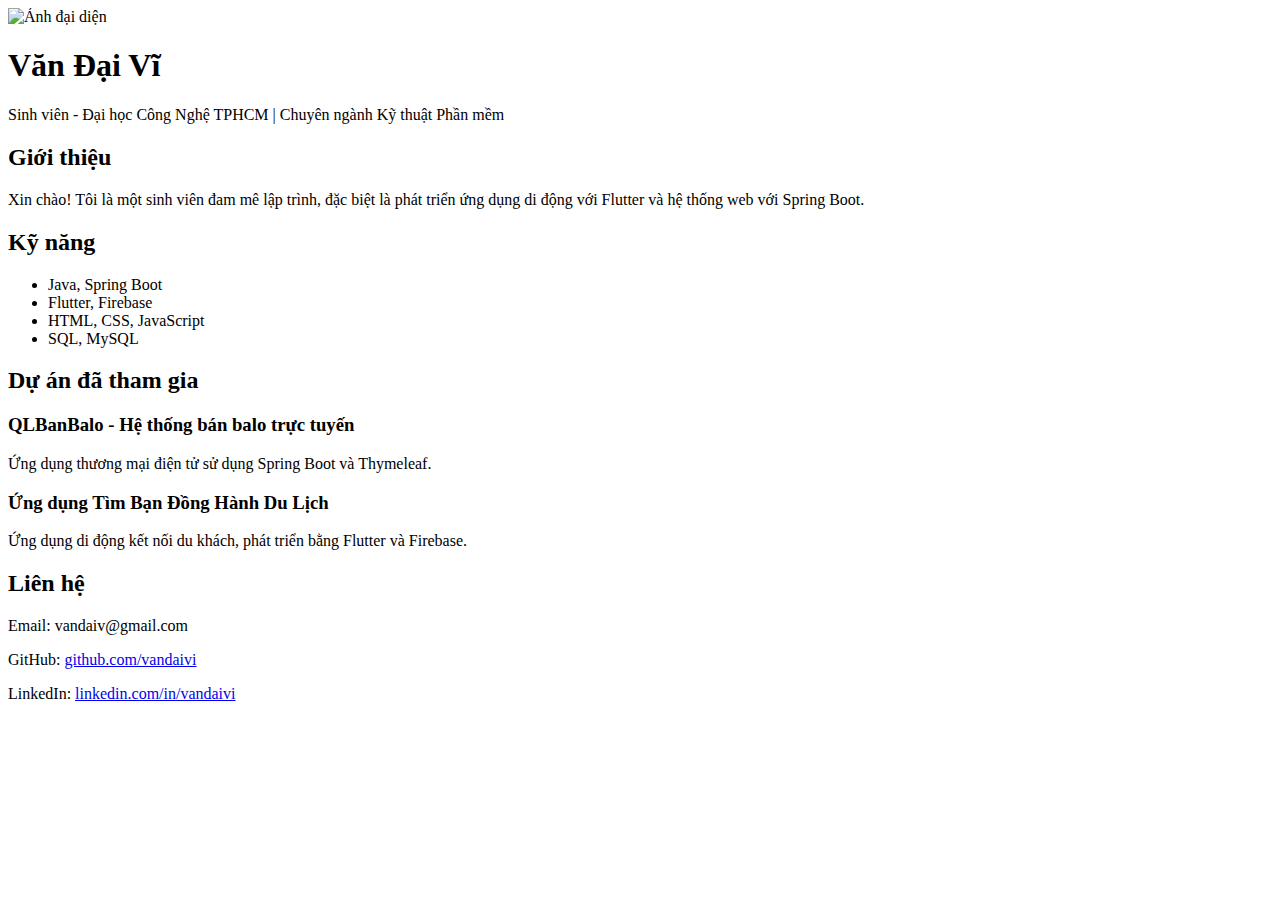
==== commit 193101ca: "Merge ad6c5c20f30bb20e4f47ae3000580aec5cfe1065 into 276017bc04f2e9beb0ea5fc625f248b6c84eca40" ====
--- a/index.html
+++ b/index.html
@@ -1,494 +1,48 @@
-<!doctype html>
-<html lang="en">
-    <head>
-        <meta charset="utf-8">
-        <meta name="viewport" content="width=device-width, initial-scale=1">
-        <meta name="author" content="https://themeforest.net/user/themewaves">
-        <meta name="description" content="We create User Friendly & Easy to Use Themes since 2010.">
-        <meta property="og:description" content="We create User Friendly & Easy to Use Themes since 2010.">
-        <meta property="og:image" content="img/screenshot.jpg">
-        <meta property="og:locale" content="en">
-        <meta property="og:site_name" content="Themewaves Team - Documentation">
-        <meta property="og:title" content="Themewaves Team - Documentation">
-        <meta property="og:type" content="website">
-        <meta property="og:url" content="http://themeforest.net/user/themewaves">
-        <title>ever - Documentation - Themewaves Team</title>
-        <link rel="stylesheet" href="https://fonts.googleapis.com/css?family=Montserrat:400,700">
-        <link rel="stylesheet" href="css/normalize.css">
-        <link rel="stylesheet" href="css/bulma.css">
-        <link rel="stylesheet" href="css/style.css">
-        <link rel="icon" href="img/favicon.png">
-    </head>
-    <body>
-        <div class="main-wrapper doc">
-            <div class="fixed-left-wrapper">
-                <header>
-                    <nav class="navigation">
-                        <section>
-                            
-                        </section>
-                        <section class="main-menu element container">
-                            <ul class="menu-list">
-                                <li><a href="#myself" title="My Self">GIỚI THIỆU BẢN THÂN</a></li>
-                                <li><a href="#java" title="Java">JAVA</a>
-                                    <ul>
-                                        <li><a href="#1" title="javalagi">Java là gì?</a></li>
-                                        <li><a href="#2" title="10loiich">Top 10 lợi ích</a></li>
-                                        <li><a href="#3" title="uunhuocjv">Ưu nhược điểm</a></li>
-                                        <li><a href="#4" title="ungdungjv">Ứng dụng thực tế</a></li>
-                                    </ul>
-                                </li>
-                                <li><a href="#javascript" title="Javascript">JAVASCRIPT</a>
-                                    <ul>
-                                        <li><a href="#5" title="jvslagi">Giới thiệu Javascript</a></li>
-                                        <li><a href="#6" title="lydo">Lý do nên học</a></li>
-                                        <li><a href="#7" title="uunhuocjvs">Ưu nhược điểm</a></li>
-                                        <li><a href="#8" title="ungdungjvs">Ứng dụng thực tế</a></li>
-                                    </ul>
-                                </li>
-                                <li><a href="#difference" title="difference">SỰ KHÁC NHAU</a>
-                                    <ul>
-                                        <li><a href="#9" title="giong">Giống nhau</a></li>
-                                        <li><a href="#10" title="khac">Khác nhau</a></li>
-                                        <li><a href="#11" title="nen">Nên học gì</a></li>
-                                    </ul>
-                                </li>
-                            </ul>
-                        </section>
-                    </nav>
-                </header>
+<!DOCTYPE html>
+<html lang="vi">
+<head>
+    <meta charset="UTF-8">
+    <meta name="viewport" content="width=device-width, initial-scale=1.0">
+    <title>Văn Đại Vĩ - Trang Cá Nhân</title>
+    <link rel="stylesheet" href="style.css">
+</head>
+<body>
+    <div class="container">
+        <header>
+            <img src="profile.jpg" alt="Ảnh đại diện" class="avatar">
+            <h1>Văn Đại Vĩ</h1>
+            <p>Sinh viên - Đại học Công Nghệ TPHCM | Chuyên ngành Kỹ thuật Phần mềm</p>
+        </header>
+        <section class="about">
+            <h2>Giới thiệu</h2>
+            <p>Xin chào! Tôi là một sinh viên đam mê lập trình, đặc biệt là phát triển ứng dụng di động với Flutter và hệ thống web với Spring Boot.</p>
+        </section>
+        <section class="skills">
+            <h2>Kỹ năng</h2>
+            <ul>
+                <li>Java, Spring Boot</li>
+                <li>Flutter, Firebase</li>
+                <li>HTML, CSS, JavaScript</li>
+                <li>SQL, MySQL</li>
+            </ul>
+        </section>
+        <section class="projects">
+            <h2>Dự án đã tham gia</h2>
+            <div class="project">
+                <h3>QLBanBalo - Hệ thống bán balo trực tuyến</h3>
+                <p>Ứng dụng thương mại điện tử sử dụng Spring Boot và Thymeleaf.</p>
             </div>
-            <div class="site-wrapper">
-                <main class="wrapper">
-                    <!-- One Page Section Begins -->
-                    <section class="container">
-                        <div class="columns paddingl-30">
-                            <div class="column is-8">
-                                <h1 class="element"><strong>Huỳnh Hữu Bình</strong></h1>
-                                <p><strong>"HÃY ĐI CHẬM, NHƯNG ĐỪNG BAO GIỜ DỪNG LẠI"</strong></p>
-                                    <li><i class="fas fa-phone"></i><strong> CALL:</strong> 0901902363<br>
-                                    <li><i class="fas fa-envelope"></i><strong> Gmail:</strong> huynhhuubinh8b@gmail.com<br>
-                                    <li><i class="fab fa-facebook-f"></i><strong> Mạng xã hội:</strong> <a href="https://www.facebook.com/profile.php?id=100024852074968" title="Bình Huỳnh">Facebook,</a> <a href="https://www.instagram.com/hhb_0501/" title="hhb_0501">Instagram,</a> <a href="https://www.tiktok.com/@hhb_15?lang=vi-VN" title="@hhb_15">Tiktok.</a><br>
-                                    <li><i class="fas fa-map-marker-alt"></i><strong> Địa chỉ:</strong> Đông Hòa, Dĩ An, Bình Dương.</li>
-                            </div>
-                            <div class="column is-4">
-                                <img class="img zoom" src="img/me1.jpg" alt="ever - Professional Portfolio & Agency Theme" title="ever - Professional Portfolio & Agency Theme">
-                            </div>
-                        </div>
-                    </section>
-                    <!-- One Page Section Ends -->
-
-                    <!-- One Page Section Begins -->
-                    <section class="container" id="myself">
-                        <h4 class="element box"><span class="primary">1</span>GIỚI THIỆU VỀ BẢN THÂN</h4>
-                        <div class="columns paddingl-30">
-                            <div class="column is-8">
-                                <ul>
-                                    <p>Tôi là <strong>Huỳnh Hữu Bình</strong>, hiện tại tôi là sinh viên ngành Công nghệ Thông tin tại <strong>Đại học Công nghệ TP.HCM</strong> (2021–2025), với chuyên ngành <strong>Công nghệ phần mềm</strong>. Tôi có niềm đam mê sâu sắc với lĩnh vực phân tích dữ liệu và phát triển phần mềm, cùng mục tiêu đóng góp vào việc ứng dụng công nghệ để hỗ trợ doanh nghiệp ra quyết định và đạt hiệu quả kinh doanh cao hơn.</p>
-                                    <li>Tôi đã tích lũy kinh nghiệm thực tiễn thông qua các dự án như:<br>
-                                    <ul>    
-                                        <li>- <strong>Thiết kế và phát triển website bán hàng:</strong> Xây dựng hệ thống sử dụng <strong>Spring Boot</strong> và <strong>API RESTful</strong>, tối ưu hóa cơ sở dữ liệu <strong>MySQL</strong> và nâng cao trải nghiệm người dùng bằng cách tích hợp SEO, giảm thời gian tải trang.</li>
-                                        <P>- <strong>Phát triển ứng dụng chăm sóc sức khỏe:</strong> Xây dựng ứng dụng trên <strong>React Native</strong> với tính năng đăng nhập bằng JWT, quản lý dữ liệu sức khỏe qua <strong>PostgreSQL</strong> và <strong>API RESTful</strong>.</p>
-                                    </ul>
-                                    <p>Ngoài ra, tôi còn tích cực tham gia các hoạt động ngoại khóa, hội thảo và cuộc thi, tiêu biểu là chương trình <strong>Hiến máu Tình nguyện</strong> và <strong>Giải bóng chuyền Tân sinh viên</strong>. Các hoạt động này không chỉ giúp anh rèn luyện kỹ năng mềm mà còn phát triển tinh thần trách nhiệm và làm việc nhóm.</p>
-                                    <li>Kỹ năng nổi bật:<br>
-                                    <ul>
-                                        <li>- Thành thạo lập trình với <strong>C#</strong>, <strong>Java</strong>, <strong>Python</strong>, <strong>Node.js</strong>.</li>
-                                        <li>- Quản lý cơ sở dữ liệu <strong>MySQL</strong>, <strong>SQL Server</strong> và <strong>PostgreSQL</strong>.</li>
-                                        <p>- Kỹ năng giao tiếp, làm việc nhóm, và quản lý thời gian hiệu quả.</p>
-                                    </ul>
-                                    <li>Tôi yêu thích đọc sách chuyên sâu về công nghệ, khám phá các giải pháp lập trình tối ưu, và luôn mong muốn nâng cao tư duy sáng tạo. Ngoài ra, tôi cũng đam mê thể thao, đặc biệt là bóng chuyền, và thích tham gia các hoạt động tình nguyện nhằm kết nối và giúp đỡ cộng đồng.</li>
-                                </ul>
-                            </div>
-                            <div class="image-container">
-                                <img src="img/me2.jpg" alt="Mô tả hình ảnh">
-                              </div>
-                              
-                        </div>
-                    </section>
-                    <!-- One Page Section Ends -->
-
-                    <!-- One Page Section Begins -->
-                    <section class="container" id="java">
-                        <h4 class="element box"><span class="primary">2</span>JAVA</h4>
-                        <section class="container" id="1">
-                            <h5 class="notification">1. Java Là Gì?</h5>
-                            <div class="columns paddingl-30">
-                                <div class="column is-8">
-                                    <p>Java (phiên âm Tiếng Việt: "Gia-va") là một ngôn ngữ lập trình hướng đối tượng, dựa trên lớp được thiết kế để có càng ít phụ thuộc thực thi 
-                                        càng tốt. Nó là ngôn ngữ lập trình có mục đích chung cho phép các nhà phát triển ứng dụng viết một lần, chạy ở mọi nơi (WORA), nghĩa là mã 
-                                        Java đã biên dịch có thể chạy trên tất cả các nền tảng hỗ trợ Java mà không cần biên dịch lại. Các ứng dụng Java thường được biên dịch thành
-                                        bytecode có thể chạy trên bất kỳ máy ảo Java (JVM) nào bất kể kiến trúc máy tính bên dưới. Cú pháp của Java tương tự như C và C++, nhưng có 
-                                        ít cơ sở cấp thấp hơn các ngôn ngữ trên. Java runtime cung cấp các khả năng động (chẳng hạn như phản ánh và sửa đổi mã thời gian chạy) thường 
-                                        không có sẵn trong các ngôn ngữ biên dịch truyền thống. Tính đến năm 2019 Java là một trong những ngôn ngữ lập trình phổ biến nhất được sử 
-                                        dụng theo GitHub, đặc biệt cho các ứng dụng web máy khách-máy chủ, với 9 triệu nhà phát triển đã được báo cáo.</p>
-                                        <p>Java ban đầu được James Gosling tại Sun Microsystems (sau đó đã được Oracle mua lại) phát triển và được phát hành vào năm 1995 như một thành 
-                                        phần cốt lõi của nền tảng Java của Sun Microsystems. Các trình biên dịch Java, máy ảo và thư viện lớp thực thi gốc và tham chiếu ban đầu được 
-                                        Sun phát hành theo giấy phép độc quyền. Kể từ tháng 5 năm 2007, tuân theo các thông số kỹ thuật của Quy trình Cộng đồng Java, Sun đã cấp 
-                                        phép hầu hết các công nghệ Java của mình theo Giấy phép Công cộng GNU. Oracle cung cấp Máy ảo Java HotSpot của riêng mình, tuy nhiên việc 
-                                        triển khai tham chiếu chính thức là OpenJDK JVM, là phần mềm mã nguồn mở miễn phí và được hầu hết các nhà phát triển sử dụng và là JVM mặc 
-                                        định cho hầu hết các bản phân phối Linux.</p>
-                                        <p>Tính đến tháng 11 năm 2024, phiên bản mới nhất là Java 23, được phát hành vào 17 tháng 9 năm 2024. Oracle phát hành bản cập nhật miễn phí 
-                                        cho công chúng với phiên bản kế thừa Java 8 LTS vào tháng 1 năm 2019 cho mục đích sử dụng thương mại, mặc dù nếu không nó sẽ vẫn hỗ trợ 
-                                        Java 8 với các bản cập nhật công khai cho mục đích sử dụng cá nhân vô thời hạn. Các nhà cung cấp khác đã bắt đầu cung cấp các bản miễn 
-                                        phí của OpenJDK 8 và 11 mà vẫn đang nhận được bảo mật và các nâng cấp khác.</p>
-                                        <p>Oracle (và những công ty khác) khuyên người dùng nên gỡ cài đặt các phiên bản Java đã lỗi thời vì những rủi ro nghiêm trọng do các vấn 
-                                        đề bảo mật chưa được giải quyết. Vì Java 9, 10, 12, 13 và 14 không còn được hỗ trợ, Oracle khuyên người dùng nên chuyển ngay sang phiên 
-                                        bản mới nhất (hiện tại là Java 23) hoặc bản phát hành LTS.</p>
-                                    <p>Java là một trong những ngôn ngữ lập trình lâu đời và phổ biến nhất trên thế giới, được sử dụng trong hàng triệu ứng dụng và hệ thống. Với khả năng "Write Once, Run Anywhere" (Viết một lần, chạy mọi nơi) nhờ JVM (Java Virtual Machine), Java đã trở thành lựa chọn lý tưởng cho các dự án đa nền tảng.</p>
-                                </div>
-                                <div class="column is-4">
-                                    <div class="iframe-responsive">
-                                        <iframe src="https://www.youtube.com/embed/RRubcjpTkks"></iframe>
-                                    </div>
-                                </div>
-                                
-                                <div class="column is-4">
-                                </div>
-                            </div>
-                        </section>
-                        <section class="container" id="2">
-                            <h5 class="notification">2. Top 10 Lợi Ích Hàng Đầu Của Việc Học Java</h5>
-                            <div class="columns paddingl-30">
-                                <div class="column is-8">
-                                    <ul>
-                                        <li><strong class="primary">1+</strong> Rất nhiều tài nguyên để học Java: là ngôn ngữ lập trình lâu đời và được sử dụng nhiều nhất, có rất nhiều tài nguyên có sẵn để học Java có thể bao gồm internet, cộng đồng và viện nghiên cứu.</li>
-                                        <li><strong class="primary">2+</strong> Nhiều cơ hội việc làm: ngôn ngữ lập trình được sử dụng rộng rãi tiếp tục tạo ra việc làm trong ngành công nghệ. Ngoài ra, mức độ phổ biến của các ứng dụng Android đang tăng lên, điều này cũng tạo ra vô số cơ hội cho nhà phát triển Android viết ứng dụng gốc bằng Java.</li>
-                                        <li><strong class="primary">3+</strong> Đó là một ngôn ngữ lập trình hướng đối tượng: vì nó là ngôn ngữ lập trình hướng đối tượng, các khái niệm về Java dễ dàng hơn nhiều và cũng có thể liên quan đến. Thuộc tính hướng đối tượng làm cho nó trở thành một ngôn ngữ lập trình linh hoạt, mô-đun hệ thống và có thể mở rộng.</li>
-                                        <li><strong class="primary">4+</strong> Java là mã nguồn mở: bạn không cần phải trả bất kỳ số tiền nào để viết ứng dụng bằng Java do tính chất mã nguồn mở của nó. Java là một ngôn ngữ lập trình nguồn mở có thể tìm thấy dễ dàng trên internet tại trang web chính thức của Java.</li>
-                                        <li><strong class="primary">5+</strong> API phong phú của Java: thành công chính đằng sau JAVA là hệ thống API phong phú. Java đi kèm với một bộ công cụ phong phú được hỗ trợ bởi hệ sinh thái nguồn mở của Java và có mọi thứ bạn cần khi làm việc với Java.</li>
-                                        <li><strong class="primary">6+</strong> Công cụ phát triển mạnh mẽ: các IDE mạnh mẽ có sẵn đã đưa Java lên cấp độ cao nhất. Eclipse và Netbeans đã làm cho mã hóa trong Java trở thành một trải nghiệm thú vị và có ý thức. Ngoài ra, họ cung cấp hỗ trợ sửa lỗi ở mức độ cao cho các lập trình viên.</li>
-                                        <li><strong class="primary">7+</strong> Sử dụng phổ biến: ngôn ngữ lập trình Java có khả năng mở rộng và ổn định. Java ở khắp mọi nơi như điện thoại di động, máy tính để bàn, ứng dụng quy mô lớn,... Các lập trình viên Java đã vượt trội so với các lập trình viên khác trên toàn cầu.</li>
-                                        <li><strong class="primary">8+</strong> Hỗ trợ cộng đồng tuyệt vời: có trong số 10 triệu nhà phát triển Java trên toàn thế giới. Cộng đồng Java đang phát triển liên tục. Java có mặt trên nhiều nền tảng diễn đàn như stackoverflow, các lập trình viên java chuyên nghiệp luôn giúp đỡ những người mới.</li>
-                                        <li><strong class="primary">9+</strong> Tìm cách sử dụng trong các ứng dụng trong thế giới thực: vì Java được sử dụng trong các trang web phổ biến như Amazon.com, eBay.com,..., nên nó có một lộ trình phát triển mạnh mẽ và luôn có sự cải thiện về bảo mật và hiệu suất.</li>
-                                        <li><strong class="primary">10+</strong> Java rất dễ học: hầu hết người học và nhà phát triển ưu tiên sử dụng Java vì Java rất dễ học. Với cú pháp đơn giản, dễ học trong thời gian ngắn, được sử dụng để xây dựng các ứng dụng hữu ích.</li>
-                                    </ul>
-                                </div>
-                                <div class="image-column">
-                                    <img src="img/loiichhocjava.jpg" alt="Hình 1">
-                                    <img src="img/loiichhocjv2.jpg" alt="Hình 2">
-                                    <img src="img/loiichjv3.jpg" alt="Hình 3">
-                                  </div>                                           
-                            </div>
-                        </section>
-                        <section class="container" id="3">
-                            <h5 class="notification">3. Ưu Điểm Và Nhược Điểm Của Ngôn Ngữ Lập Trình Java?</h5>
-                            <div class="columns paddingl-30">
-                                <div class="column is-8">
-                                    <p><strong>ƯU ĐIỂM CỦA JAVA</strong></p>
-                                    <ul>
-                                        <li>⭕️ Java là nền tảng độc lập vì chúng ta có thể chạy mã Java trên bất kỳ máy nào mà không cần cài đặt bất kỳ phần mềm đặc biệt nào, JVM thực hiện điều đó.</li>
-                                        <li>⭕️ Java là hướng đối tượng vì các lớp và đối tượng của nó.</li>
-                                        <li>⭕️ Lý do chính để Java được bảo mật là con trỏ, Java không sử dụng con trỏ.</li>
-                                        <li>⭕️ Trong Java, chúng ta có thể thực thi nhiều chương trình đồng thời, do đó, có thể đạt được đa luồng.</li>
-                                        <li>⭕️ Java mạnh mẽ vì nó có nhiều tính năng như thu gom rác, không sử dụng con trỏ rõ ràng, xử lý ngoại lệ.</li>
-                                        <li>⭕️ Java là một ngôn ngữ cấp cao giúp nó dễ hiểu.</li>
-                                        <li>⭕️ Quản lý bộ nhớ hiệu quả được thực hiện bằng Ngôn ngữ lập trình Java.</li>
-                                    </ul>
-                                    <p><strong>NGƯỢC ĐIỂM CỦA JAVA</strong></p>
-                                    <ul>
-                                        <li>❌ Là một ngôn ngữ cấp cao, nó phải xử lý các cấp độ biên dịch và trừu tượng của một máy ảo. Java thể hiện hiệu suất kém, nguyên nhân chính là do bộ thu gom rác, cấu hình bộ nhớ đệm không hợp lệ và bế tắc giữa các quy trình.</li>
-                                        <li>❌ Java có rất ít trình tạo GUI - Swing, SWT, JSF và JavaFX trong số những trình xây dựng phổ biến hơn.</li>
-                                        <li>❌ Để viết mã để thực hiện một tập hợp các hoạt động đơn giản, bạn có thể phải viết những đoạn mã dài và phức tạp. Điều này có thể ảnh hưởng đến khả năng đọc nhưng đảm bảo rằng các lập trình viên nhập chính xác những gì cần phải làm. Khi chúng tôi so sánh Java với Python , chúng tôi nhận thấy Python không cần dấu chấm phẩy, dấu ngoặc đơn hoặc dấu ngoặc nhọn và có mã ngắn hơn rõ ràng.</li>
-                                    </ul>
-                                </div>
-                                <div class="image-column">
-                                    <img src="img/uunhuocjv.webp" alt="Hình 1">
-                                  </div>                                            
-                            </div>
-                        </section>
-                        <section class="container" id="4">
-                            <h5 class="notification">4. Ứng Dụng Thực Tế Của Java</h5>
-                            <div class="columns paddingl-30">
-                                <div class="column is-8">
-                                    <p><strong>Java làm ứng dụng Android</strong></p>
-                                    <ul>
-                                        <li>Nếu bạn muốn xem Java được ứng dụng ở đâu, bạn không phải đi đâu xa. Mở điện thoại Android của bạn và mở bất kỳ ứng dụng nào, chúng thực sự được viết bằng ngôn ngữ lập trình Java, với Android API của Google, tương tự như JDK.</li>
-                                        <li>Vài năm trở lại Android đã cung cấp nhiều sự thúc đẩy cần thiết và ngày nay nhiều lập trình viên Java là nhà phát triển Ứng dụng Android.</li>
-                                        <li>Có thể Android ứng dụng JVM theo cách khác nhau và cách đóng gói khác nhau, nhưng mã vẫn được viết bằng Java.</li>
-                                        <li>Có một sự cạnh tranh khi Google hỗ trợ Kotlin như ngôn ngữ First class trên Android. Tuy nhiên, lập trình ứng dụng Android với Java vẫn cực kỳ phổ biến.</li>
-                                    </ul>
-                                    <p><strong>Java làm hệ thống giao dịch trong ngành Dịch vụ tài chính</strong></p>
-                                    <ul>
-                                        <li>Java có vị trí rất lớn trong Dịch vụ tài chính.</li>
-                                        <li>Rất nhiều ngân hàng đầu tư toàn cầu như Goldman Sachs, Citigroup, Barclays, Standard charted và các ngân hàng khác sử dụng Java để viết hệ thống giao dịch điện tử văn phòng trước và sau, hệ thống thanh toán và xác nhận, dự án xử lý dữ liệu và một số dự án khác.</li>
-                                        <li>Java chủ yếu được sử dụng để viết các ứng dụng phía máy chủ, nhận dữ liệu từ một máy chủ (upstream), xử lý và gửi cho nó sang quá trình khác (downstream).</li>
-                                        <li>Java Swing cũng rất phổ biến để tạo client GUI cho các nhà giao dịch. Tuy nhiên, hiện tại C # đang nhanh chóng chiếm lĩnh thị phần này và Swing đã hết hơi.</li>
-                                    </ul>
-                                    <p><strong>Java làm ứng dụng web</strong></p>
-                                    <ul>
-                                        <li>Java chiếm vị trí rất lớn trong các ứng dụng web và website thương mại điện tử.</li>
-                                        <li>Bạn có rất nhiều RESTfull Service được tạo bằng Spring MVC, Struts 2.0 và các Framework tương tự.</li>
-                                        <li>Ngay cả các ứng dụng web đơn giản dựa trên Servlet, JSP và Struts cũng khá phổ biến trong các dự án khác nhau của chính phủ.</li>
-                                        <li>Nhiều cơ quan chính phủ, y tế, bảo hiểm, giáo dục, quốc phòng và một số bộ phận khác có ứng dụng web của họ được xây dựng bằng ngôn ngữ Java.</li>
-                                    </ul>
-                                </div>
-                                <div class="image-column">
-                                    <img src="img/ungdungjv1.png" alt="Hình 1">
-                                    <img src="img/ungdungjv2.png" alt="Hình 2">
-                                    <img src="img/ungdungjv3.png" alt="Hình 3">
-                                  </div> 
-                            </div>
-                        </section>
-                    </section>
-                    <!-- One Page Section Ends -->
-
-                    <!-- One Page Section Begins -->
-                    <section class="container" id="javascript">
-                        <h4 class="element box"><span class="primary">3</span>JAVASCRIPT</h4>
-                        <section class="container" id="5">
-                            <h5 class="notification">1. Giới thiệu Javascript</h5>
-                            <div class="columns paddingl-30">
-                                <div class="column is-8">
-                                    <p>JavaScript là ngôn ngữ lập trình được nhà phát triển sử dụng để tạo trang web tương tác. Từ làm mới bảng tin trên trang mạng xã hội 
-                                        đến hiển thị hình ảnh động và bản đồ tương tác, các chức năng của JavaScript có thể cải thiện trải nghiệm người dùng của trang web. 
-                                        Là ngôn ngữ kịch bản phía máy khách, JavaScript là một trong những công nghệ cốt lõi của World Wide Web. Ví dụ: khi duyệt internet, 
-                                        bất cứ khi nào bạn thấy quảng cáo quay vòng dạng hình ảnh, menu thả xuống nhấp để hiển thị hoặc màu sắc phần tử thay đổi động trên 
-                                        trang web cũng chính là lúc bạn thấy các hiệu ứng của JavaScript.</p>
-                                        <p>Trước đây, các trang web có dạng tĩnh, tương tự như các trang trong một cuốn sách. Một trang tĩnh chủ yếu hiển thị thông tin theo 
-                                            một bố cục cố định và không làm được mọi thứ mà chúng ta mong đợi như ở một trang web hiện đại. JavaScript dần được biết đến như 
-                                            một công nghệ phía trình duyệt để làm cho các ứng dụng web linh hoạt hơn. Sử dụng JavaScript, các trình duyệt có thể phản hồi tương 
-                                            tác của người dùng và thay đổi bố cục của nội dung trên trang web.</p>
-                                        <p>Khi ngôn ngữ này phát triển hoàn thiện, các nhà phát triển JavaScript đã thiết lập các thư viện, khung và cách thức lập trình cũng 
-                                            như bắt đầu sử dụng ngôn ngữ này bên ngoài trình duyệt web. Ngày nay, bạn có thể sử dụng JavaScript để thực hiện hoạt động phát triển 
-                                            cả ở phía máy khách và máy chủ.</p>
-                                        <p>Trước đây, các trang web có dạng tĩnh, tương tự như các trang trong một cuốn sách. Một trang tĩnh chủ yếu hiển thị thông tin theo 
-                                            một bố cục cố định và không làm được mọi thứ mà chúng ta mong đợi như ở một trang web hiện đại. JavaScript dần được biết đến như 
-                                            một công nghệ phía trình duyệt để làm cho các ứng dụng web linh hoạt hơn. Sử dụng JavaScript, các trình duyệt có thể phản hồi tương 
-                                            tác của người dùng và thay đổi bố cục của nội dung trên trang web.</p>
-                                    <p>Java là một trong những ngôn ngữ lập trình lâu đời và phổ biến nhất trên thế giới, được sử dụng trong hàng triệu ứng dụng và hệ thống. 
-                                        Với khả năng "Write Once, Run Anywhere" (Viết một lần, chạy mọi nơi) nhờ JVM (Java Virtual Machine), Java đã trở thành lựa chọn lý tưởng 
-                                        cho các dự án đa nền tảng.</p>
-                                </div>
-                                <div class="column is-4">
-                                    <div class="image-column">
-                                        <img src="img/jvs.png" alt="Hình 1">
-                                      </div> 
-                                </div>
-                                <div class="column is-4">
-                                </div>
-                            </div>
-                        </section>
-                        <section class="container" id="6">
-                            <h5 class="notification">2. Lý Do Bạn Nên Học Javascript</h5>
-                            <div class="columns paddingl-30">
-                                <div class="column is-8">
-                                    <p><strong>JAVASCRIP THÂN THIỆN VỚI NGƯỜI MỚI BẮT ĐẦU</strong></p>
-                                    <ul>
-                                        <li>Javascript không phải là ngôn ngữ có cấu trúc phức tạp. Cho nên việc bạn bắt đầu học javascript là hoàn toàn đơn giản và không có gì khó khăn. Nếu các bạn có học cơ bản về ngôn ngữ lập trình C thì Javascript cũng tương tự như thế. Điều tuyệt vời về JavaScript là nó được cài đặt trên mọi trình duyệt web hiện đại. Ở đó, không cần thiết lập bất kỳ loại môi trường phát triển nào, điều đó có nghĩa là bạn có thể bắt đầu code bằng JavaScript ngay lập tức!</li>
-                                        <li>Javascript chủ yếu được sử dụng để phát triển Frontend, và có nhiều công cụ khác nhau cho phép bạn nhanh chóng có được một nguyên mẫu hoạt động với Javascript. Tuy nhiên trước tiên bạn nên tập trung vào viện có được sự hiểu biết vững chắc về Javascript trước khi bạn khám phá những gì cộng đồng cung cấp.</li>
-                                    </ul>
-                                    <p><strong>JAVASCRIPT CÓ CỘNG ĐỒNG LỚN</strong></p>
-                                    <ul>
-                                        <li>Largest StackOverflow Community: StackOverflow là một trang web Hỏi Đáp về lập trình rất phổ biến hiện nay. Javascript đã vượt qua Java về quy mô cộng đồng và có khả năng nó sẽ tiếp tục phát triển.</li>
-                                        <li>Largest Meetup Community in Terms of Programming Language: Tại các buổi Meetup, bạn thường có thể kết nối và học hỏi từ những nhà phát triển. Có hơn 3600 nhóm Meetup Javascript, với tổng số 1,48 triệu thành viên trên toàn thế giới.</li>
-                                        <li>Most-tagged language at GitHub: Một trong những điều mà các nhà phát triển Javascript thích nhất là cộng đồng. Javascript liên tục đổi mới các công cụ, tiện lợi, có thể rất thú vị và vui nhộn. Có hơn 3100 dự án GitHub với hơn 500 sao. Tuy nhiên, nhiều công cụ cũng có tốc độ khuấy cao, vì vậy theo kịp tất cả những điều mới có thể hơi mệt mỏi.</li>
-                                    </ul>
-                                    <p><strong>CƠ HỘI NGHỀ NGHIỆP VÀ THU NHÂP CAO</strong></p>
-                                    <ul>
-                                        <li>Các ứng dụng web và nhu cầu làm web ngày càng nhiều và đa dạng hơn. Cho nên khao khát về lập trình viên hiểu biết nhiều về Javascript không phải là ít. Các công ty sẵn sàng trả mức lương khủng cho những ai đảm nhận được vai trò này.</li>
-                                        <li>Theo Báo cáo kỹ năng và tuyển dụng kỹ thuật toàn cầu Devskiller 2020, 72% các công ty đã và đang tìm kiếm các nhà phát triển Javascript. Javascript đã củng cố sự thống trị của nó trên mọi danh mục cho đến nay, do đó, không có gì ngạc nhiên khi ngôn ngữ được thử nghiệm phổ biến nhất với các công nghệ khác, tất nhiên là Javascript.</li>
-                                    </ul>
-                                </div>
-                                <div class="image-column">
-                                    <img src="img/lydo1.jpg" alt="Hình 1">
-                                    <img src="img/lydo2.jpg" alt="Hình 2">
-                                  </div>                                            
-                            </div>
-                        </section>
-                        <section class="container" id="7">
-                            <h5 class="notification">3. Ưu Điểm Và Nhược Điểm Của Ngôn Ngữ Lập Trình Javascript</h5>
-                            <div class="columns paddingl-30">
-                                <div class="column is-8">
-                                    <p><strong>ƯU ĐIỂM CỦA JAVASCRIPT</strong></p>
-                                    <ul>
-                                        <li>⭕️ Bạn có thể xác thực đầu vào của người dùng trước khi gửi trang đến máy chủ. Điều này tiết kiệm lưu lượng máy chủ, có nghĩa là tải ít hơn trên máy chủ của bạn.</li>
-                                        <li>⭕️ Khách truy cập trang web không phải chờ đợi quá lâu để tải lại trang vì có sự hỗ trợ của JavaScript.</li>
-                                        <li>⭕️ Các giao diện bao gồm HTML và CSS chỉ cho người dùng những tính năng cơ bản. Khi được kết hợp với JavaScript, người dùng sẽ được trải nghiệm những phản ứng, kịch bản đã được chuẩn bị từ trước.</li>
-                                        <li>⭕️ Với hơn 90% trang web sử dụng JavaScript, các thư viện mã nguồn hỗ trợ cho JS cũng được xây dựng đa dạng.</li>
-                                    </ul>
-                                    <p><strong>NGƯỢC ĐIỂM CỦA JAVASCRIPT</strong></p>
-                                    <ul>
-                                        <li>❌ Dễ bị khai thác, tính an ninh không cao khi phía máy người dùng truy cập không cho đọc và ghi tệp. Chính điều này gây ảnh hưởng khi đối tượng xấu có thể thực thi gắn mã độc trên máy người dùng.</li>
-                                        <li>❌ Tuy được hỗ trợ trên đa số các trình duyệt phổ biến hiện nay nhưng trong quá trình hoạt động cũng có một số trình duyệt không hỗ trợ JavaScript hoặc trên một số trang web sử dụng JS để ngăn chặn vài thao tác từ người dùng, gây khó khăn trong việc duyệt web.</li>
-                                        <li>❌ Cùng một mã nguồn JS được viết nhưng khi trên các trình duyệt khác nhau lại tạo ra những hiển thị khác nhau, khiến các nhà lập trình cần tối ưu cho từng thiết bị và trình duyệt. Điều này có thể tạo sự không đồng nhất khi phát triển website.</li>
-                                    </ul>
-                                </div>
-                                <div class="image-column">
-                                    <img src="img/uunhuocjvs.gif" alt="Hình 1">
-                                  </div>                                            
-                            </div>
-                        </section>
-                        <section class="container" id="8">
-                            <h5 class="notification">4. Ứng Dụng Thực Tế Của Javascript</h5>
-                            <div class="columns paddingl-30">
-                                <div class="column is-8">
-                                    <p><strong>Phát triển web</strong></p>
-                                    <ul>
-                                        <li>JavaScript là một ngôn ngữ kịch bản được sử dụng để phát triển các trang web. Được phát triển trong Netscape, JS cho phép các nhà phát triển tạo một trang web động và tương tác để tương tác với khách truy cập và thực hiện các hành động phức tạp. Nó cũng cho phép người dùng tải nội dung vào tài liệu mà không cần tải lại toàn bộ trang. Hầu hết các trang web sử dụng JavaScript để xác thực và hỗ trợ các ứng dụng bên ngoài, bao gồm tài liệu PDF, widget, ứng dụng flash. Một số công ty công nghệ lớn nhất thế giới sử dụng JavaScript để cải thiện trải nghiệm người dùng. </li>
-                                        <li>Một số trang web nổi tiếng được xây dựng bằng cách sử dụng JavaScript là Google, YouTube, Facebook, Wikipedia, Yahoo, Amazon, eBay, Twitter và LinkedIn, v.v. </li>
-                                    </ul>
-                                    <p><strong>Trò chơi</strong></p>
-                                    <ul>
-                                        <li>Tạo trò chơi trên web là một trong những ứng dụng quan trọng khác của JavaScript. Sự kết hợp giữa JavaScript và HTML5 đóng một vai trò quan trọng trong việc phát triển trò chơi sử dụng JS. Thư viện EaselJS cung cấp đồ họa phong phú cho trò chơi. HTML5 cung cấp toàn bộ quyền truy cập vào web mà không cần bổ sung plugin như Flash. Trò chơi trình duyệt phức tạp Tower Building, CrossCode, trò chơi HexGL dựa trên JavaScript và HTML5. </li>
-                                    </ul>
-                                    <p><strong>Ứng dụng di động</strong></p>
-                                    <ul>
-                                        <li>Một trong những ứng dụng mạnh mẽ nhất của JavaScript là tạo ứng dụng cho ngữ cảnh không phải web, nghĩa là cho mọi thứ, không phải trên Internet. Với việc sử dụng thiết bị di động ở mức cao nhất mọi thời đại, các khung JavaScript đã được thiết kế để tạo điều kiện phát triển ứng dụng di động trên nhiều nền tảng khác nhau như iOS, Android và Windows. Khung React Native cho phép xây dựng ứng dụng di động đa nền tảng, nơi các nhà phát triển có thể sử dụng giao diện người dùng chung cho nền tảng Android và IOS.</li>
-                                    </ul>
-                                    <p><strong>Robot bay</strong></p>
-                                    <ul>
-                                        <li>Cuối cùng nhưng không kém phần quan trọng, bạn có thể sử dụng JavaScript để lập trình robot bay. Với hệ sinh thái Node.js, người dùng có thể điều khiển nhiều rô-bốt nhỏ, dự án của nhà sản xuất sáng tạo và thiết bị IoT. Bước vào thế giới thú vị của máy bay không người lái, rô-bốt bay và máy bay quadcopters với JavaScript.</li>
-                                    </ul>
-                                </div>
-                                <div class="image-column">
-                                    <img src="img/ungdungjvs1.webp" alt="Hình 1">
-                                    <img src="img/ungdungjvs2.webp" alt="Hình 2">
-                                    <img src="img/ungdungjvs3.jpg" alt="Hình 3">
-                                  </div> 
-                            </div>
-                        </section>
-                    </section>
-                    <!-- One Page Section Ends -->
-
-                    <!-- One Page Section Begins -->
-                    <section class="container" id="difference">
-                        <h4 class="element box"><span class="primary">4</span>SỰ KHÁC NHAU GIỮA JAVA VÀ JAVASCRIPT</h4>
-                        <section class="container" id="9">
-                            <h5 class="notification">1. Java Và Javascript Có Gì Giống Nhau?</h5>
-                            <div class="columns paddingl-30">
-                                <div class="column is-8">
-                                    <p>Trên thực tế, Java và JavaScript là hai ngôn ngữ hoàn toàn khác nhau nên nếu xét về sự tương đồng thì chỉ có một số điểm sau đây:</p>
-                                    <ul>
-                                        <li>👉 Đều được sử dụng rộng rãi trong phát triển các ứng dụng và trang web.</li>
-                                        <li>👉 Đều hỗ trợ lập trình hướng đối tượng (Object-Oriented Programming - OOP).</li>
-                                        <li>👉 Đều có khả năng giao tiếp với các cơ sở dữ liệu, giúp cho việc lưu trữ và truy xuất dữ liệu trở nên thuận tiện hơn.</li>
-                                        <li>👉 Đều có tính năng xử lý sự kiện và tương tác người dùng trên trang web.</li>
-                                        <li>👉 Đều có khả năng sử dụng để phát triển các ứng dụng di động.</li>
-                                        <li>👉 Đều hỗ trợ các thư viện và framework phong phú, giúp cho việc phát triển ứng dụng và trang web trở nên dễ dàng và nhanh chóng hơn.</li>
-                                    </ul>
-                                </div>
-                                <div class="column is-4">
-                                    <div class="iframe-responsive">
-                                        <iframe src="https://www.youtube.com/embed/JfF9RKsoRFg"></iframe>
-                                    </div>
-                                </div>
-                            </div>
-                        </section>
-                        <section class="container" id="10">
-                            <h5 class="notification">2. Java Khác Gì Javascript?</h5>
-                            <div class="columns paddingl-30">
-                                <div class="column is-8">
-                                    <p><strong>Mục đích sử dụng</strong></p>
-                                    <ul>
-                                        <li>Java được sử dụng chủ yếu để phát triển các ứng dụng doanh nghiệp, tài chính, khoa học và dữ liệu lớn, cùng với các hệ thống nhúng, hệ thống điều khiển và ứng dụng di động. Java cũng là ngôn ngữ chính để phát triển các ứng dụng cho hệ điều hành Android.</li>
-                                        <li>JavaScript được sử dụng chủ yếu để phát triển front-end và back-end cho các trang web, đặc biệt là trong lĩnh vực thương mại điện tử. Bên cạnh đó, JavaScript cũng có thể được sử dụng để phát triển các ứng dụng desktop và mobile thông qua các framework như Electron.</li>
-                                    </ul>
-                                    <p><strong>Cú Pháp</strong></p>
-                                    <ul>
-                                        <li>Cú pháp của Java dựa trên lớp (class-based) và hướng đối tượng (object-oriented), trong đó các đối tượng được tạo ra thông qua lớp. Cú pháp của JavaScript dựa trên nguyên mẫu (prototype-based) và hướng đối tượng (object-oriented), trong đó các đối tượng được tạo ra thông qua hàm khởi tạo.</li>
-                                    </ul>
-                                    <p><strong>Kiểu dữ liệu</strong></p>
-                                    <ul>
-                                        <li>Java là ngôn ngữ tĩnh tính toán (statically typed language), các biến cần phải được khai báo với kiểu dữ liệu cụ thể trước khi sử dụng. JavaScript là ngôn ngữ động tính toán (dynamically typed language), kiểu dữ liệu của các biến được xác định tại thời điểm chạy chương trình.</li>
-                                    </ul>
-                                    <p><strong>Xử lý lỗi</strong></p>
-                                    <ul>
-                                        <li>Java xử lý lỗi dựa trên exceptions, các lỗi có thể được xử lý bằng các khối try-catch-finally, có sử dụng cơ chế kiểm tra kiểu (type checking) để đảm bảo tính đúng đắn của mã. JavaScript cũng xử lý lỗi dựa trên exceptions, nhưng không yêu cầu các khối try-catch-finally, và cũng không sử dụng kiểm tra kiểu (type checking) nên có thể dẫn đến các lỗi nghiêm trọng khi chạy chương trình.</li>
-                                    </ul>
-                                    <p><strong>Hiệu suất và tốc độ</strong></p>
-                                    <ul>
-                                        <li>Java có hiệu suất và tốc độ cao hơn so với JavaScript trong nhiều trường hợp, đặc biệt là khi viết các ứng dụng đòi hỏi xử lý số lượng lớn dữ liệu hoặc khi sử dụng đa luồng. JavaScript có thể chậm hơn Java trong một số trường hợp, nhưng các trình duyệt web hiện đại đã cải thiện hiệu suất của JavaScript đáng kể.</li>
-                                    </ul>
-                                </div>
-                                <div class="column is-4">
-                                    <div class="image-column">
-                                        <img src="img/giongkhac.jpg" alt="Hình 1">
-                                      </div> 
-                                </div>
-                            </div>
-                        </section>
-                        <section class="container" id="11">
-                            <h5 class="notification">3. Nên Học Java Hay Javascript</h5>
-                            <div class="columns paddingl-30">
-                                <div class="column is-8">
-                                    <p>Việc lựa chọn ngôn ngữ lập trình phù hợp để học phụ thuộc vào mục đích sử dụng của bạn. Nếu bạn muốn phát triển các ứng dụng máy chủ hoặc ứng dụng di động, thì Java là một trong những lựa chọn hàng đầu. Nếu bạn muốn phát triển các ứng dụng web và trình duyệt, thì JavaScript là một lựa chọn tốt.</p>
-                                    <p>Tuy nhiên, nếu bạn mới bắt đầu học lập trình và chưa có định hướng cụ thể, bạn có thể học Java trước. Java là một trong những ngôn ngữ lập trình phổ biến nhất trên thế giới với mức độ ứng dụng cao cùng nhiều tài liệu học tập và cộng đồng hỗ trợ lớn. Hơn nữa, Java có cú pháp tĩnh và kiểu dữ liệu tĩnh, giúp bạn học cách lập trình có cấu trúc và giải quyết các vấn đề phức tạp. Sau khi bạn đã có kiến thức căn bản về lập trình, bạn có thể học thêm JavaScript để phát triển các ứng dụng web và trình duyệt.</p>
-                                </div>
-                                <div class="image-column">
-                                    <img src="img/hoccc.jpg" alt="Hình 1">
-                                </div>
-                            </div>
-                            
-                        </section>
-                    </section>
-                    <!-- One Page Section Ends -->
-
-                </main>
-                <footer class="footer">
-                    <div class="footer-container">
-                      <!-- Logo và mô tả -->
-                      <div class="footer-section about">
-                        <h2 class="logo">MY BLOG</h2>
-                        <p>2180607315 - Huỳnh Hữu Bình</p>
-                        <p>Trường Đại học Công Nghệ TP.HCM (HUTECH)</p>
-                        <div class="socials">
-                          <a href="#"><i class="fab fa-facebook-f"></i></a>
-                          <a href="#"><i class="fab fa-twitter"></i></a>
-                          <a href="#"><i class="fab fa-instagram"></i></a>
-                          <a href="#"><i class="fab fa-linkedin-in"></i></a>
-                        </div>
-                      </div>
-                  
-                      <!-- Liên kết -->
-                      <div class="footer-section links">
-                        <h2>LIÊN KẾT</h2>
-                        <ul>
-                          <li><a href="/about">Facebook: Bình Huỳnh</a></li>
-                          <li><a href="/services">Instagram: hhb_0501</a></li>
-                          <li><a href="/blog">Zalo: 0901902363 (Bình)</a></li>
-                          <li><a href="/contact">Tiktok: @hhb_15</a></li>
-                        </ul>
-                      </div>
-                  
-                      <!-- Liên hệ -->
-                      <div class="footer-section contact">
-                        <h2>LIÊN HỆ</h2>
-                        <ul>
-                          <li><i class="fas fa-map-marker-alt"></i> Đông Hòa, Dĩ An, Bình Dương</li>
-                          <li><i class="fas fa-phone"></i> (+84) 901902363</li>
-                          <li><i class="fas fa-envelope"></i> huynhhuubinh8b@gmail.com</li>
-                        </ul>
-                      </div>
-                    </div>
-                  </footer>
-                  <link href="https://cdnjs.cloudflare.com/ajax/libs/font-awesome/5.15.4/css/all.min.css" rel="stylesheet">
- 
-
-                <script src="js/jquery-3.1.0.min.js"></script>
-                <script src="js/zoom.js"></script>
-                <script>
-                    $(document).ready(function () {
-                        $('a[href^="#"]').on('click', function (e) {
-                            e.preventDefault();
-
-                            var target = this.hash;
-                            var $target = $(target);
-
-                            $('html, body').stop().animate({
-                                'scrollTop': $target.offset().top
-                            }, 900, 'swing', function () {
-                                window.location.hash = target;
-                            });
-                        });
-                        $('img.zoom')
-                                .wrap('<span style="display:block"></span>')
-                                .css('display', 'block')
-                                .parent()
-                                .zoom();
-                    });
-                </script>
+            <div class="project">
+                <h3>Ứng dụng Tìm Bạn Đồng Hành Du Lịch</h3>
+                <p>Ứng dụng di động kết nối du khách, phát triển bằng Flutter và Firebase.</p>
             </div>
-        </div>
-    </body>
+        </section>
+        <section class="contact">
+            <h2>Liên hệ</h2>
+            <p>Email: vandaiv@gmail.com</p>
+            <p>GitHub: <a href="https://github.com/vandaivi" target="_blank">github.com/vandaivi</a></p>
+            <p>LinkedIn: <a href="https://linkedin.com/in/vandaivi" target="_blank">linkedin.com/in/vandaivi</a></p>
+        </section>
+    </div>
+</body>
 </html>